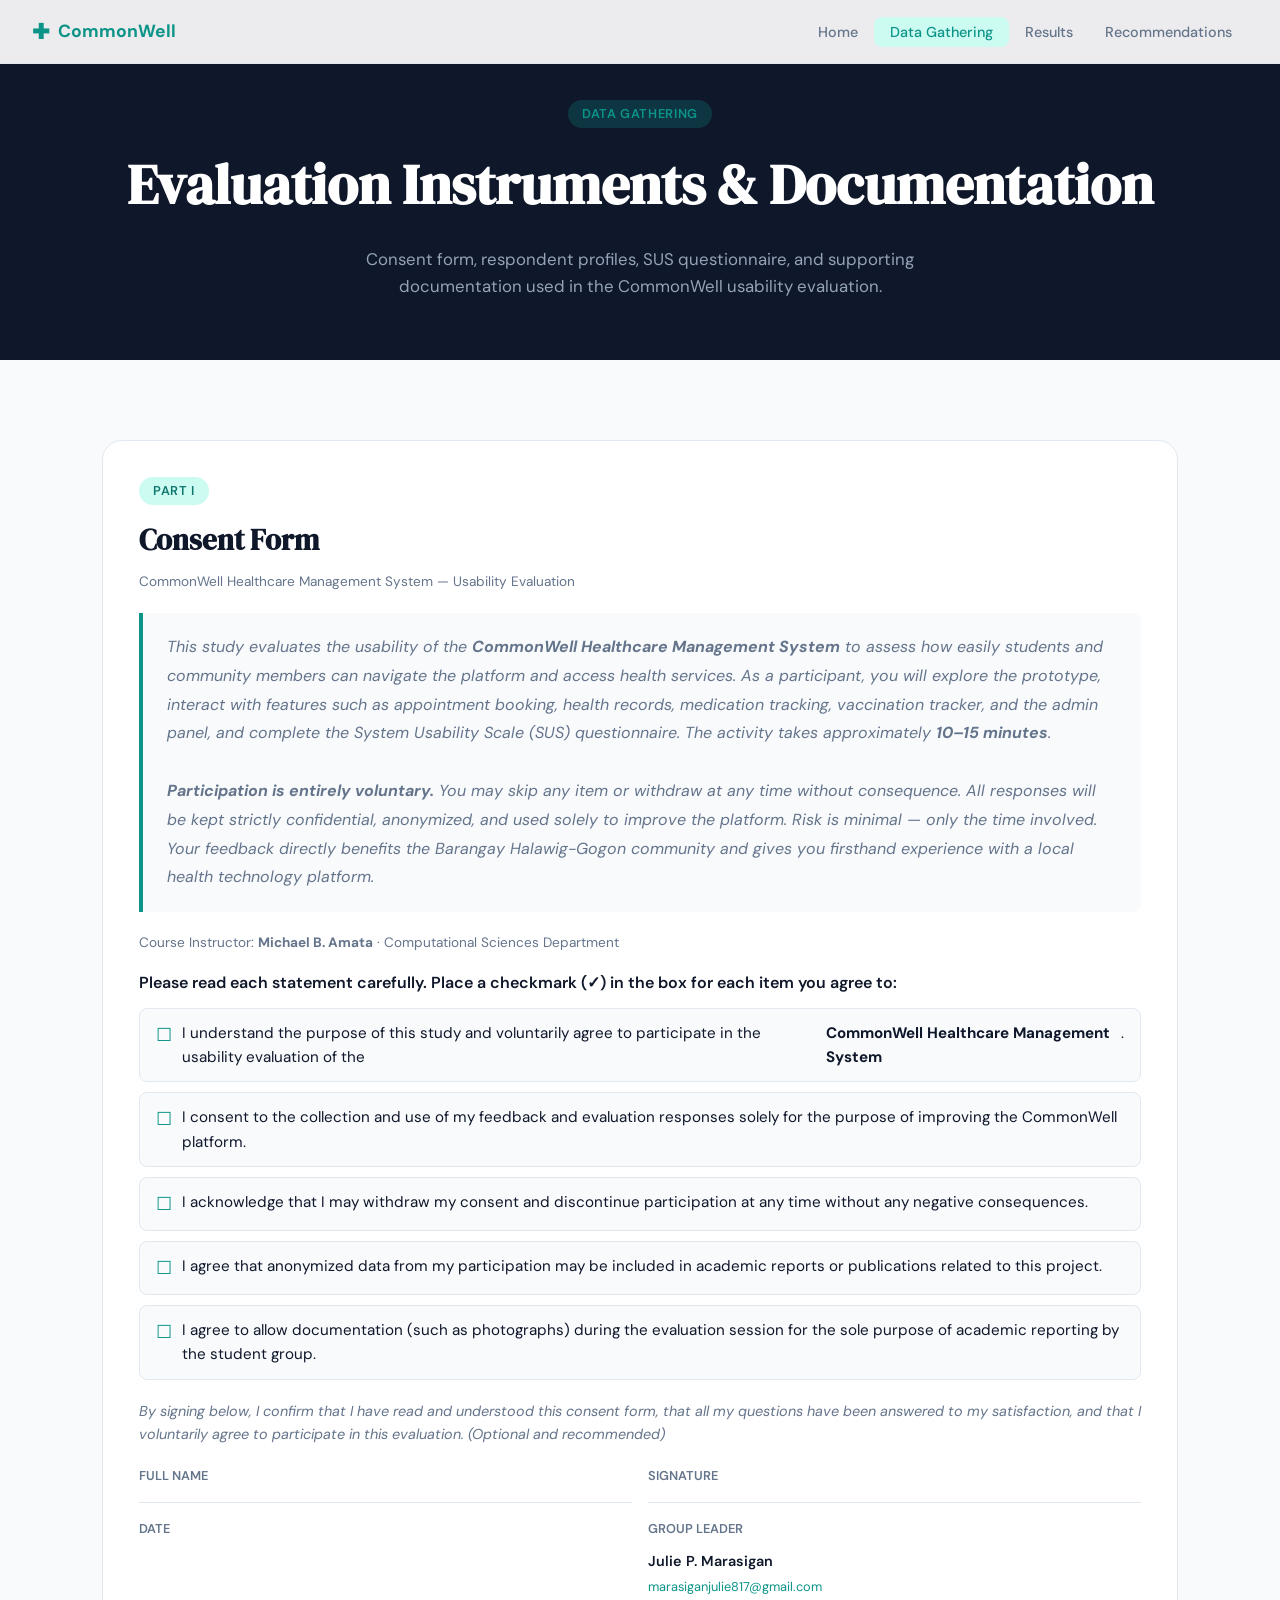
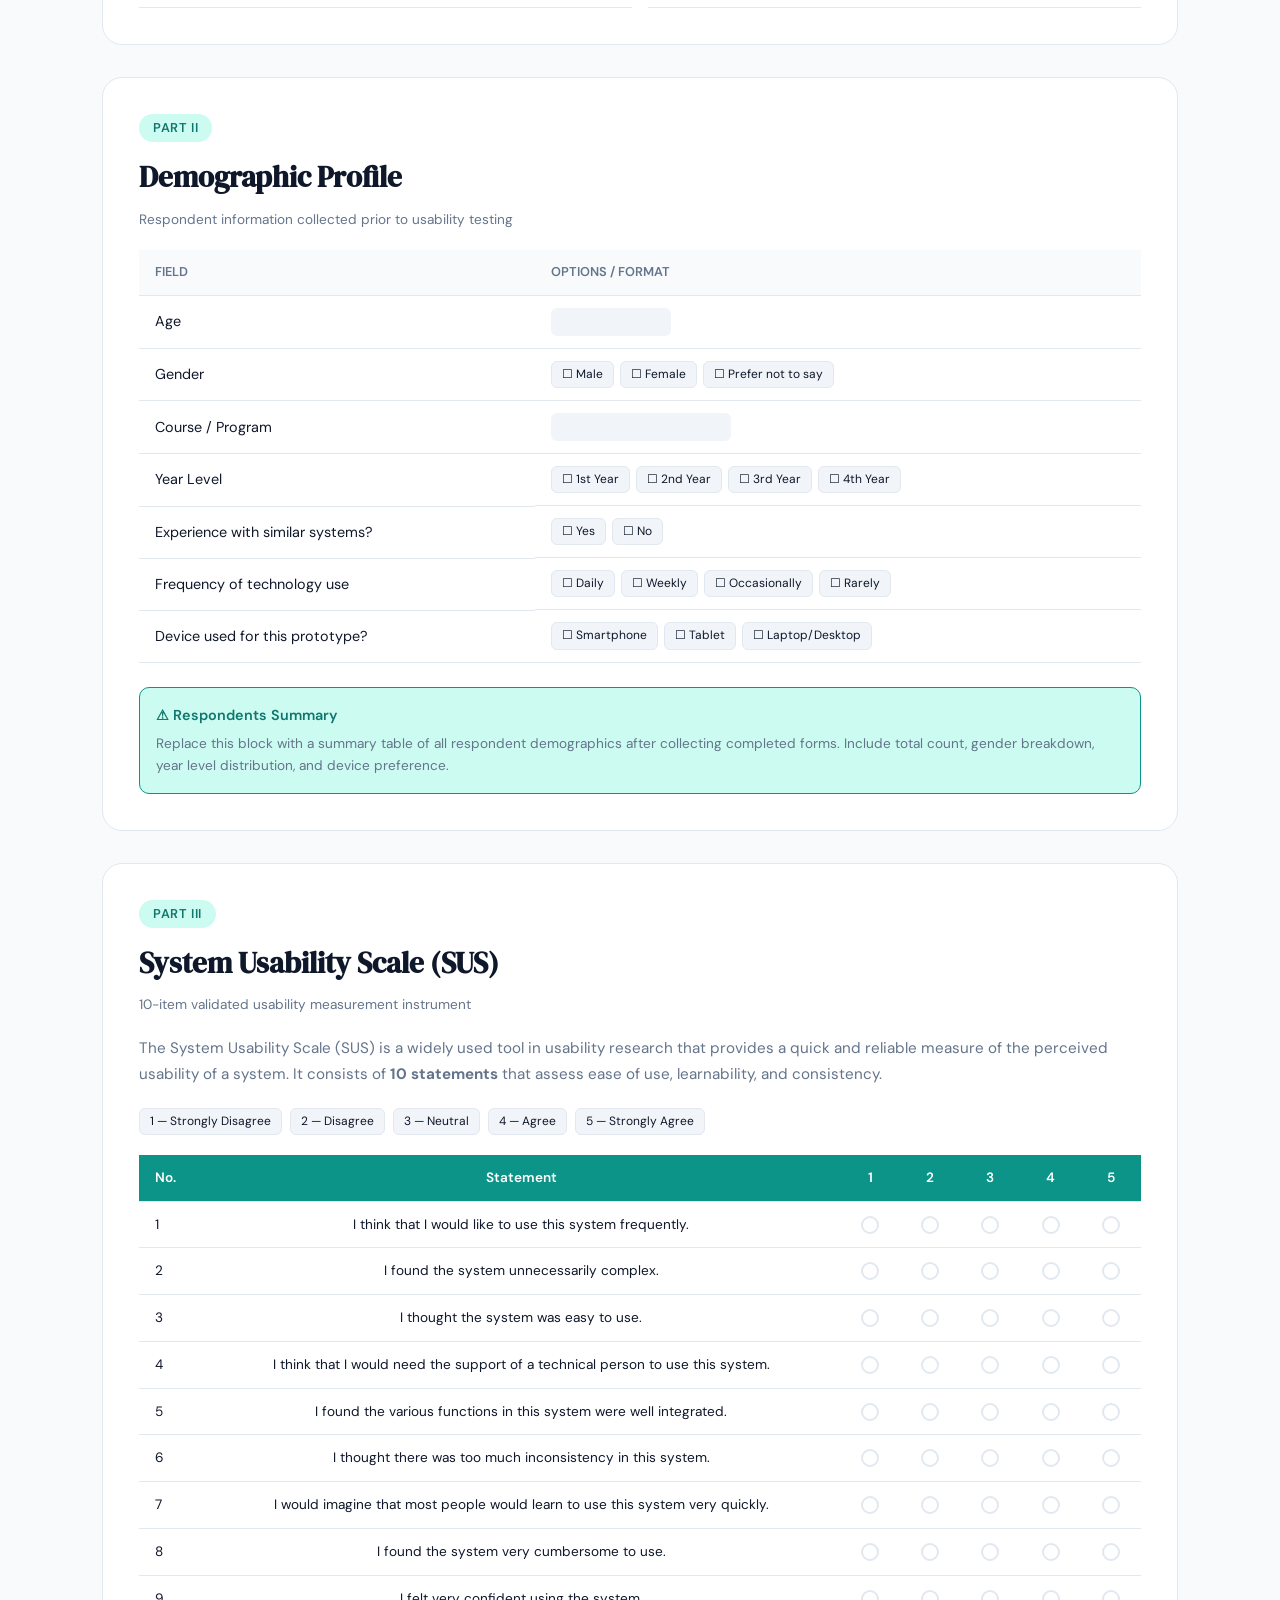
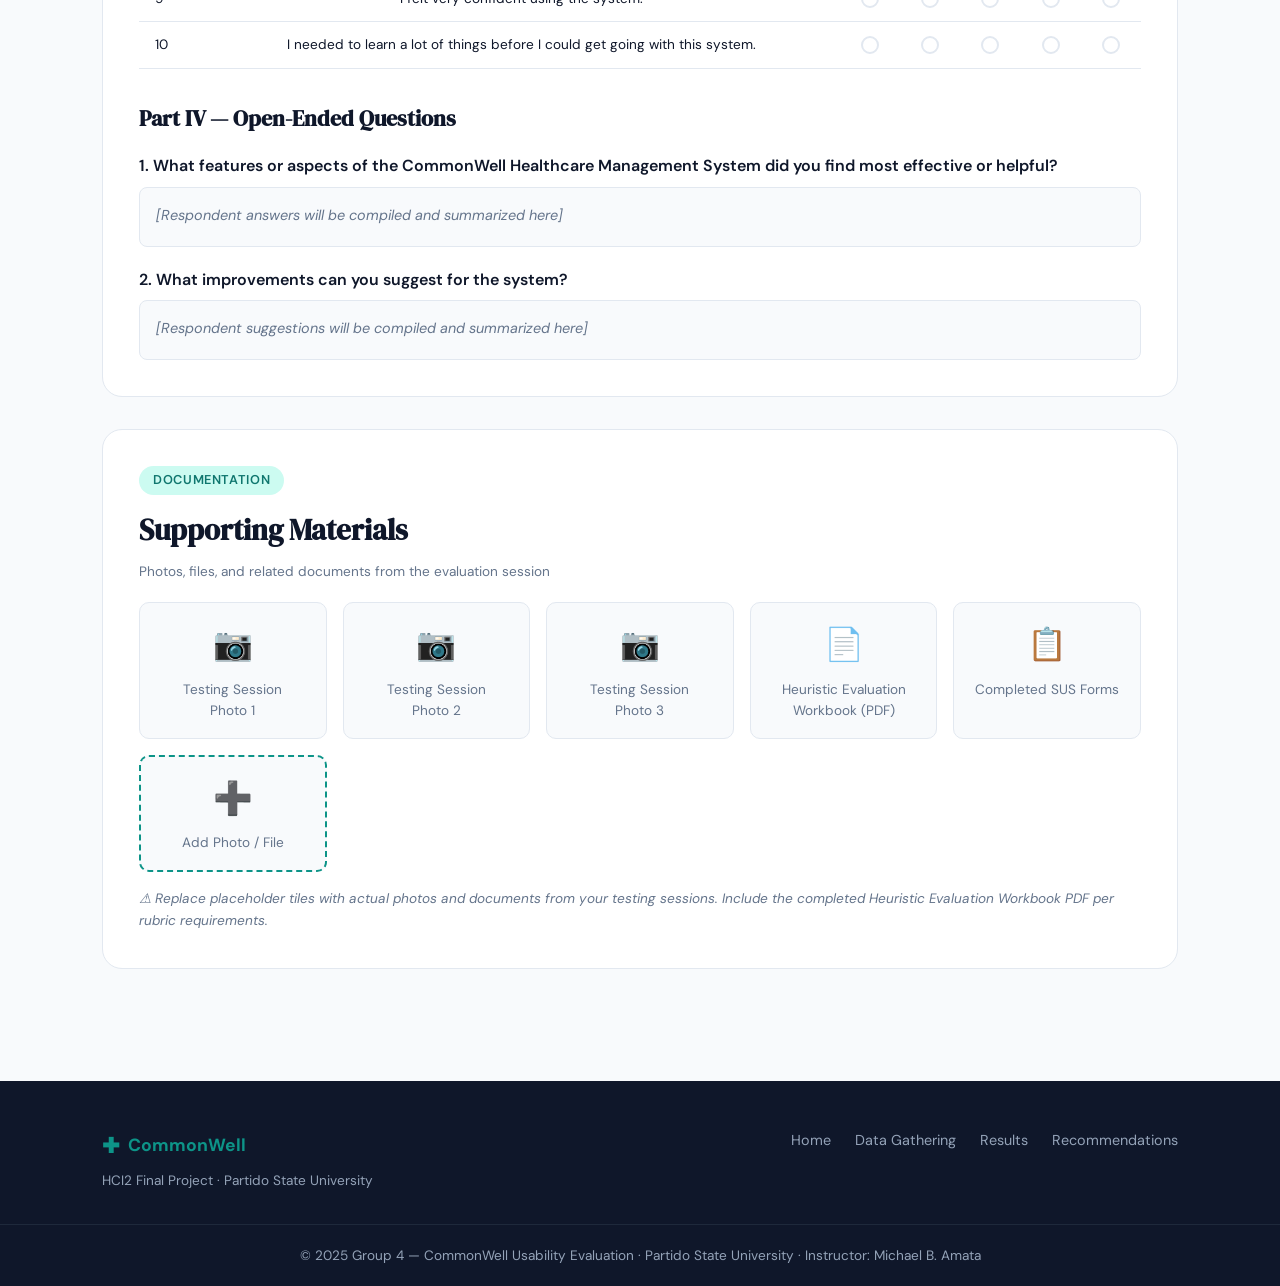
==== pages/data-gathering.html @ 540d3ffd "first" ====
<!DOCTYPE html>
<html lang="en">
<head>
  <meta charset="UTF-8" />
  <meta name="viewport" content="width=device-width, initial-scale=1.0"/>
  <title>Data Gathering — CommonWell Usability Report</title>
  <link rel="preconnect" href="https://fonts.googleapis.com">
  <link href="https://fonts.googleapis.com/css2?family=DM+Serif+Display:ital@0;1&family=DM+Sans:wght@300;400;500;600&display=swap" rel="stylesheet">
  <link rel="stylesheet" href="../style.css"/>
</head>
<body>

<nav class="nav">
  <div class="nav-brand">
    <span class="nav-cross">✚</span>
    <span>CommonWell</span>
  </div>
  <ul class="nav-links">
    <li><a href="../index.html">Home</a></li>
    <li><a href="data-gathering.html" class="active">Data Gathering</a></li>
    <li><a href="results.html">Results</a></li>
    <li><a href="recommendations.html">Recommendations</a></li>
  </ul>
  <button class="nav-toggle" onclick="toggleNav()">☰</button>
</nav>

<div class="page-hero">
  <div class="section-label">Data Gathering</div>
  <h1>Evaluation Instruments & Documentation</h1>
  <p>Consent form, respondent profiles, SUS questionnaire, and supporting documentation used in the CommonWell usability evaluation.</p>
</div>

<section class="page-content">
  <div class="container">

    <!-- PART I: CONSENT FORM -->
    <div class="content-block">
      <div class="section-label">Part I</div>
      <h2>Consent Form</h2>
      <div class="block-label">CommonWell Healthcare Management System — Usability Evaluation</div>

      <div class="consent-text">
        This study evaluates the usability of the <strong>CommonWell Healthcare Management System</strong> to assess how easily students and community members can navigate the platform and access health services. As a participant, you will explore the prototype, interact with features such as appointment booking, health records, medication tracking, vaccination tracker, and the admin panel, and complete the System Usability Scale (SUS) questionnaire. The activity takes approximately <strong>10–15 minutes</strong>.
        <br><br>
        <strong>Participation is entirely voluntary.</strong> You may skip any item or withdraw at any time without consequence. All responses will be kept strictly confidential, anonymized, and used solely to improve the platform. Risk is minimal — only the time involved. Your feedback directly benefits the Barangay Halawig-Gogon community and gives you firsthand experience with a local health technology platform.
      </div>

      <p style="font-size:0.85rem; color: var(--text-muted); margin-bottom: 16px;">Course Instructor: <strong>Michael B. Amata</strong> · Computational Sciences Department</p>

      <p style="font-weight: 600; margin-bottom: 12px;">Please read each statement carefully. Place a checkmark (✓) in the box for each item you agree to:</p>
      <ul class="checklist">
        <li>I understand the purpose of this study and voluntarily agree to participate in the usability evaluation of the <strong>CommonWell Healthcare Management System</strong>.</li>
        <li>I consent to the collection and use of my feedback and evaluation responses solely for the purpose of improving the CommonWell platform.</li>
        <li>I acknowledge that I may withdraw my consent and discontinue participation at any time without any negative consequences.</li>
        <li>I agree that anonymized data from my participation may be included in academic reports or publications related to this project.</li>
        <li>I agree to allow documentation (such as photographs) during the evaluation session for the sole purpose of academic reporting by the student group.</li>
      </ul>

      <p style="margin: 20px 0 12px; font-style:italic; font-size:0.9rem; color:var(--text-muted);">By signing below, I confirm that I have read and understood this consent form, that all my questions have been answered to my satisfaction, and that I voluntarily agree to participate in this evaluation. <em>(Optional and recommended)</em></p>

      <div class="sig-box">
        <div class="sig-field"><label>FULL NAME</label></div>
        <div class="sig-field"><label>SIGNATURE</label></div>
        <div class="sig-field"><label>DATE</label></div>
        <div class="sig-field">
          <label>GROUP LEADER</label>
          <span style="font-size:0.9rem; font-weight:600;">Julie P. Marasigan</span><br>
          <span style="font-size:0.8rem; color:var(--teal);">marasiganjulie817@gmail.com</span>
        </div>
      </div>
    </div>

    <!-- PART II: DEMOGRAPHIC PROFILE -->
    <div class="content-block">
      <div class="section-label">Part II</div>
      <h2>Demographic Profile</h2>
      <div class="block-label">Respondent information collected prior to usability testing</div>

      <table class="demo-table">
        <thead>
          <tr>
            <th>Field</th>
            <th>Options / Format</th>
          </tr>
        </thead>
        <tbody>
          <tr>
            <td>Age</td>
            <td><div style="background:var(--surface2); height:28px; border-radius:6px; width:120px;"></div></td>
          </tr>
          <tr>
            <td>Gender</td>
            <td>
              <span class="option-badge">☐ Male</span>
              <span class="option-badge">☐ Female</span>
              <span class="option-badge">☐ Prefer not to say</span>
            </td>
          </tr>
          <tr>
            <td>Course / Program</td>
            <td><div style="background:var(--surface2); height:28px; border-radius:6px; width:180px;"></div></td>
          </tr>
          <tr>
            <td>Year Level</td>
            <td>
              <span class="option-badge">☐ 1st Year</span>
              <span class="option-badge">☐ 2nd Year</span>
              <span class="option-badge">☐ 3rd Year</span>
              <span class="option-badge">☐ 4th Year</span>
            </td>
          </tr>
          <tr>
            <td>Experience with similar systems?</td>
            <td>
              <span class="option-badge">☐ Yes</span>
              <span class="option-badge">☐ No</span>
            </td>
          </tr>
          <tr>
            <td>Frequency of technology use</td>
            <td>
              <span class="option-badge">☐ Daily</span>
              <span class="option-badge">☐ Weekly</span>
              <span class="option-badge">☐ Occasionally</span>
              <span class="option-badge">☐ Rarely</span>
            </td>
          </tr>
          <tr>
            <td>Device used for this prototype?</td>
            <td>
              <span class="option-badge">☐ Smartphone</span>
              <span class="option-badge">☐ Tablet</span>
              <span class="option-badge">☐ Laptop/Desktop</span>
            </td>
          </tr>
        </tbody>
      </table>

      <div style="margin-top: 24px; padding: 16px; background: var(--teal-light); border-radius: 10px; border: 1px solid var(--teal);">
        <p style="font-size:0.9rem; color:var(--teal-dark); font-weight:600;">⚠ Respondents Summary</p>
        <p style="font-size:0.85rem; color:var(--text-muted); margin-top:6px;">Replace this block with a summary table of all respondent demographics after collecting completed forms. Include total count, gender breakdown, year level distribution, and device preference.</p>
      </div>
    </div>

    <!-- PART III: SUS QUESTIONNAIRE -->
    <div class="content-block">
      <div class="section-label">Part III</div>
      <h2>System Usability Scale (SUS)</h2>
      <div class="block-label">10-item validated usability measurement instrument</div>

      <p style="color:var(--text-muted); margin-bottom:20px; font-size:0.95rem; line-height:1.7;">
        The System Usability Scale (SUS) is a widely used tool in usability research that provides a quick and reliable measure of the perceived usability of a system. It consists of <strong>10 statements</strong> that assess ease of use, learnability, and consistency.
      </p>

      <div style="display:flex; gap:8px; flex-wrap:wrap; margin-bottom:20px;">
        <span class="option-badge">1 — Strongly Disagree</span>
        <span class="option-badge">2 — Disagree</span>
        <span class="option-badge">3 — Neutral</span>
        <span class="option-badge">4 — Agree</span>
        <span class="option-badge">5 — Strongly Agree</span>
      </div>

      <div style="overflow-x:auto;">
        <table class="sus-table">
          <thead>
            <tr>
              <th>No.</th>
              <th>Statement</th>
              <th>1</th><th>2</th><th>3</th><th>4</th><th>5</th>
            </tr>
          </thead>
          <tbody>
            <tr>
              <td>1</td>
              <td>I think that I would like to use this system frequently.</td>
              <td><div class="radio-circle"></div></td>
              <td><div class="radio-circle"></div></td>
              <td><div class="radio-circle"></div></td>
              <td><div class="radio-circle"></div></td>
              <td><div class="radio-circle"></div></td>
            </tr>
            <tr>
              <td>2</td>
              <td>I found the system unnecessarily complex.</td>
              <td><div class="radio-circle"></div></td>
              <td><div class="radio-circle"></div></td>
              <td><div class="radio-circle"></div></td>
              <td><div class="radio-circle"></div></td>
              <td><div class="radio-circle"></div></td>
            </tr>
            <tr>
              <td>3</td>
              <td>I thought the system was easy to use.</td>
              <td><div class="radio-circle"></div></td>
              <td><div class="radio-circle"></div></td>
              <td><div class="radio-circle"></div></td>
              <td><div class="radio-circle"></div></td>
              <td><div class="radio-circle"></div></td>
            </tr>
            <tr>
              <td>4</td>
              <td>I think that I would need the support of a technical person to use this system.</td>
              <td><div class="radio-circle"></div></td>
              <td><div class="radio-circle"></div></td>
              <td><div class="radio-circle"></div></td>
              <td><div class="radio-circle"></div></td>
              <td><div class="radio-circle"></div></td>
            </tr>
            <tr>
              <td>5</td>
              <td>I found the various functions in this system were well integrated.</td>
              <td><div class="radio-circle"></div></td>
              <td><div class="radio-circle"></div></td>
              <td><div class="radio-circle"></div></td>
              <td><div class="radio-circle"></div></td>
              <td><div class="radio-circle"></div></td>
            </tr>
            <tr>
              <td>6</td>
              <td>I thought there was too much inconsistency in this system.</td>
              <td><div class="radio-circle"></div></td>
              <td><div class="radio-circle"></div></td>
              <td><div class="radio-circle"></div></td>
              <td><div class="radio-circle"></div></td>
              <td><div class="radio-circle"></div></td>
            </tr>
            <tr>
              <td>7</td>
              <td>I would imagine that most people would learn to use this system very quickly.</td>
              <td><div class="radio-circle"></div></td>
              <td><div class="radio-circle"></div></td>
              <td><div class="radio-circle"></div></td>
              <td><div class="radio-circle"></div></td>
              <td><div class="radio-circle"></div></td>
            </tr>
            <tr>
              <td>8</td>
              <td>I found the system very cumbersome to use.</td>
              <td><div class="radio-circle"></div></td>
              <td><div class="radio-circle"></div></td>
              <td><div class="radio-circle"></div></td>
              <td><div class="radio-circle"></div></td>
              <td><div class="radio-circle"></div></td>
            </tr>
            <tr>
              <td>9</td>
              <td>I felt very confident using the system.</td>
              <td><div class="radio-circle"></div></td>
              <td><div class="radio-circle"></div></td>
              <td><div class="radio-circle"></div></td>
              <td><div class="radio-circle"></div></td>
              <td><div class="radio-circle"></div></td>
            </tr>
            <tr>
              <td>10</td>
              <td>I needed to learn a lot of things before I could get going with this system.</td>
              <td><div class="radio-circle"></div></td>
              <td><div class="radio-circle"></div></td>
              <td><div class="radio-circle"></div></td>
              <td><div class="radio-circle"></div></td>
              <td><div class="radio-circle"></div></td>
            </tr>
          </tbody>
        </table>
      </div>

      <!-- Part IV Open-ended -->
      <h3 style="margin-top:32px; margin-bottom:16px; font-family:'DM Serif Display',serif; font-size:1.4rem;">Part IV — Open-Ended Questions</h3>
      <div style="margin-bottom:20px;">
        <p style="font-weight:600; margin-bottom:8px;">1. What features or aspects of the CommonWell Healthcare Management System did you find most effective or helpful?</p>
        <div style="border: 1px solid var(--border); border-radius:8px; padding: 16px; min-height: 60px; background:var(--bg); color:var(--text-muted); font-style:italic; font-size:0.9rem;">
          [Respondent answers will be compiled and summarized here]
        </div>
      </div>
      <div>
        <p style="font-weight:600; margin-bottom:8px;">2. What improvements can you suggest for the system?</p>
        <div style="border: 1px solid var(--border); border-radius:8px; padding: 16px; min-height: 60px; background:var(--bg); color:var(--text-muted); font-style:italic; font-size:0.9rem;">
          [Respondent suggestions will be compiled and summarized here]
        </div>
      </div>
    </div>

    <!-- DOCUMENTATION -->
    <div class="content-block">
      <div class="section-label">Documentation</div>
      <h2>Supporting Materials</h2>
      <div class="block-label">Photos, files, and related documents from the evaluation session</div>

      <div class="doc-grid" id="photoGrid">
        <div class="doc-item">
          <div class="doc-icon">📷</div>
          <p>Testing Session<br>Photo 1</p>
        </div>
        <div class="doc-item">
          <div class="doc-icon">📷</div>
          <p>Testing Session<br>Photo 2</p>
        </div>
        <div class="doc-item">
          <div class="doc-icon">📷</div>
          <p>Testing Session<br>Photo 3</p>
        </div>
        <div class="doc-item">
          <div class="doc-icon">📄</div>
          <p>Heuristic Evaluation Workbook (PDF)</p>
        </div>
        <div class="doc-item">
          <div class="doc-icon">📋</div>
          <p>Completed SUS Forms</p>
        </div>
        <div class="doc-item" style="border:2px dashed var(--teal); cursor:pointer;" onclick="this.querySelector('input').click()">
          <div class="doc-icon">➕</div>
          <p>Add Photo / File</p>
          <input type="file" style="display:none" accept="image/*" onchange="addPhoto(event)">
        </div>
      </div>
      <p style="margin-top:16px; font-size:0.85rem; color:var(--text-muted); font-style:italic;">⚠ Replace placeholder tiles with actual photos and documents from your testing sessions. Include the completed Heuristic Evaluation Workbook PDF per rubric requirements.</p>
    </div>

  </div>
</section>

<footer class="footer">
  <div class="container footer-inner">
    <div>
      <div class="nav-brand"><span class="nav-cross">✚</span><span>CommonWell</span></div>
      <p>HCI2 Final Project · Partido State University</p>
    </div>
    <div class="footer-links">
      <a href="../index.html">Home</a>
      <a href="data-gathering.html">Data Gathering</a>
      <a href="results.html">Results</a>
      <a href="recommendations.html">Recommendations</a>
    </div>
  </div>
  <div class="footer-bottom">
    <p>© 2025 Group 4 — CommonWell Usability Evaluation · Partido State University · Instructor: Michael B. Amata</p>
  </div>
</footer>

<script>
function toggleNav() {
  document.querySelector('.nav-links').classList.toggle('open');
}
function addPhoto(e) {
  const file = e.target.files[0];
  if (!file) return;
  const url = URL.createObjectURL(file);
  const grid = document.getElementById('photoGrid');
  const addBtn = grid.lastElementChild;
  const div = document.createElement('div');
  div.className = 'doc-item';
  div.innerHTML = `<img src="${url}" style="width:100%;height:80px;object-fit:cover;border-radius:6px;margin-bottom:6px;"><p>${file.name}</p>`;
  grid.insertBefore(div, addBtn);
}
const obs = new IntersectionObserver(entries => {
  entries.forEach(e => { if (e.isIntersecting) e.target.classList.add('visible'); });
}, { threshold: 0.1 });
document.querySelectorAll('.content-block').forEach(el => {
  el.classList.add('fade-up'); obs.observe(el);
});
</script>
</body>
</html>
---- style.css ----
/* ===== CSS VARIABLES ===== */
:root {
  --teal: #0d9488;
  --teal-light: #ccfbf1;
  --teal-dark: #0f766e;
  --blue: #2563eb;
  --blue-light: #dbeafe;
  --green: #16a34a;
  --green-light: #dcfce7;
  --accent: #7c3aed;
  --bg: #f8fafc;
  --bg-dark: #0f172a;
  --surface: #ffffff;
  --surface2: #f1f5f9;
  --border: #e2e8f0;
  --text: #0f172a;
  --text-muted: #64748b;
  --text-light: #94a3b8;
  --radius: 12px;
  --radius-lg: 20px;
  --shadow: 0 4px 24px rgba(0,0,0,0.08);
  --shadow-lg: 0 12px 40px rgba(0,0,0,0.12);
}

/* ===== RESET ===== */
*, *::before, *::after { box-sizing: border-box; margin: 0; padding: 0; }
html { scroll-behavior: smooth; }
body {
  font-family: 'DM Sans', sans-serif;
  background: var(--bg);
  color: var(--text);
  line-height: 1.6;
  overflow-x: hidden;
}
a { text-decoration: none; color: inherit; }
img { max-width: 100%; display: block; }

/* ===== NAV ===== */
.nav {
  position: fixed; top: 0; left: 0; right: 0; z-index: 100;
  display: flex; align-items: center; justify-content: space-between;
  padding: 0 2rem; height: 64px;
  background: rgba(255,255,255,0.92);
  backdrop-filter: blur(12px);
  border-bottom: 1px solid var(--border);
}
.nav-brand {
  display: flex; align-items: center; gap: 8px;
  font-weight: 700; font-size: 1.1rem; color: var(--teal);
}
.nav-cross { font-size: 1.3rem; }
.nav-links {
  display: flex; gap: 0; list-style: none;
}
.nav-links a {
  padding: 6px 16px; border-radius: 8px;
  font-size: 0.9rem; font-weight: 500; color: var(--text-muted);
  transition: all 0.2s;
}
.nav-links a:hover, .nav-links a.active {
  color: var(--teal); background: var(--teal-light);
}
.nav-toggle { display: none; background: none; border: none; font-size: 1.4rem; cursor: pointer; }

/* ===== BUTTONS ===== */
.btn-primary {
  display: inline-block;
  background: var(--teal); color: #fff;
  padding: 12px 28px; border-radius: 8px;
  font-weight: 600; font-size: 0.95rem;
  transition: all 0.2s; border: 2px solid var(--teal);
}
.btn-primary:hover { background: var(--teal-dark); transform: translateY(-1px); }
.btn-outline {
  display: inline-block;
  border: 2px solid var(--teal); color: var(--teal);
  padding: 12px 28px; border-radius: 8px;
  font-weight: 600; font-size: 0.95rem;
  transition: all 0.2s;
}
.btn-outline:hover { background: var(--teal-light); }

/* ===== CONTAINER ===== */
.container { max-width: 1140px; margin: 0 auto; padding: 0 2rem; }

/* ===== SECTION LABELS ===== */
.section-label {
  display: inline-block;
  background: var(--teal-light); color: var(--teal-dark);
  padding: 4px 14px; border-radius: 20px;
  font-size: 0.8rem; font-weight: 600; letter-spacing: 0.05em;
  text-transform: uppercase; margin-bottom: 12px;
}
.section-title {
  font-family: 'DM Serif Display', serif;
  font-size: clamp(1.8rem, 3vw, 2.6rem);
  line-height: 1.2; margin-bottom: 16px; color: var(--text);
}
.section-desc {
  color: var(--text-muted); max-width: 560px; margin-bottom: 28px;
  font-size: 1.05rem;
}

/* ===== HERO ===== */
.hero {
  min-height: 100vh;
  display: flex; align-items: center;
  padding: 100px 2rem 60px;
  max-width: 1140px; margin: 0 auto;
  gap: 60px; position: relative;
}
.hero-bg-grid {
  position: fixed; top: 0; left: 0; right: 0; bottom: 0;
  background-image: radial-gradient(circle at 20% 20%, #ccfbf1 0%, transparent 50%),
    radial-gradient(circle at 80% 80%, #dbeafe 0%, transparent 50%);
  z-index: -1; pointer-events: none;
}
.hero-badge {
  display: inline-block;
  background: var(--teal-light); color: var(--teal-dark);
  padding: 6px 16px; border-radius: 20px;
  font-size: 0.8rem; font-weight: 600; margin-bottom: 20px;
}
.hero-title {
  font-family: 'DM Serif Display', serif;
  font-size: clamp(3.5rem, 7vw, 5.5rem);
  line-height: 1; margin-bottom: 8px;
  color: var(--text);
  display: flex; align-items: center; gap: 16px;
}
.cross-icon { color: var(--teal); font-size: 0.85em; }
.hero-subtitle {
  font-size: 1.25rem; color: var(--teal); font-weight: 600;
  margin-bottom: 20px;
}
.hero-desc {
  color: var(--text-muted); font-size: 1.05rem;
  max-width: 480px; margin-bottom: 32px; line-height: 1.7;
}
.hero-cta { display: flex; gap: 12px; flex-wrap: wrap; }
.hero-content { flex: 1; min-width: 300px; }
.hero-visual { flex: 1; min-width: 300px; }

/* MOCKUP */
.mockup-frame {
  background: var(--text); border-radius: 16px;
  overflow: hidden; box-shadow: var(--shadow-lg);
  animation: floatY 4s ease-in-out infinite;
}
@keyframes floatY {
  0%, 100% { transform: translateY(0); }
  50% { transform: translateY(-10px); }
}
.mockup-bar {
  background: #1e293b; padding: 10px 14px;
  display: flex; align-items: center; gap: 6px;
}
.mockup-bar span {
  width: 10px; height: 10px; border-radius: 50%;
  background: #475569;
}
.mockup-url {
  margin-left: 12px; background: #0f172a;
  color: #64748b; font-size: 0.75rem;
  padding: 2px 12px; border-radius: 4px; flex: 1;
  text-align: center;
}
.mockup-screen { background: #f8fafc; padding: 16px; min-height: 260px; }
.mock-header {
  display: flex; justify-content: space-between;
  align-items: center; margin-bottom: 16px;
}
.mock-logo { font-weight: 700; color: var(--teal); font-size: 0.95rem; }
.mock-nav-pills { display: flex; gap: 6px; }
.pill {
  padding: 4px 10px; border-radius: 6px; font-size: 0.7rem;
  background: var(--surface2); color: var(--text-muted);
}
.pill.active { background: var(--teal); color: #fff; }
.mock-stat-row { display: flex; gap: 8px; margin-bottom: 14px; }
.mock-stat {
  flex: 1; padding: 10px; border-radius: 8px; text-align: center;
}
.mock-stat.teal { background: var(--teal-light); }
.mock-stat.blue { background: var(--blue-light); }
.mock-stat.green { background: var(--green-light); }
.mock-stat-num { font-weight: 700; font-size: 1.2rem; }
.mock-stat-label { font-size: 0.65rem; color: var(--text-muted); }
.mock-list { display: flex; flex-direction: column; gap: 6px; }
.mock-list-item {
  display: flex; align-items: center; gap: 8px;
  background: #fff; padding: 8px 10px; border-radius: 8px;
  border: 1px solid var(--border);
}
.mock-avatar {
  width: 28px; height: 28px; border-radius: 50%;
  flex-shrink: 0;
}
.teal-bg { background: var(--teal); }
.blue-bg { background: var(--blue); }
.green-bg { background: var(--green); }
.mock-info { flex: 1; }
.mock-name { background: var(--border); height: 8px; border-radius: 4px; width: 80px; margin-bottom: 4px; }
.mock-detail { background: var(--surface2); height: 6px; border-radius: 4px; width: 50px; }
.mock-badge {
  font-size: 0.65rem; padding: 2px 8px; border-radius: 4px;
  background: var(--green-light); color: var(--green); font-weight: 600;
}
.mock-badge.pending { background: #fef9c3; color: #92400e; }

/* ===== OVERVIEW ===== */
.overview {
  padding: 80px 0; background: var(--surface);
  border-top: 1px solid var(--border);
  border-bottom: 1px solid var(--border);
}
.overview .container { text-align: center; }
.overview-grid {
  display: grid; grid-template-columns: repeat(auto-fit, minmax(260px, 1fr));
  gap: 24px; margin-top: 48px; text-align: left;
}
.overview-card {
  background: var(--bg); border: 1px solid var(--border);
  border-radius: var(--radius-lg); padding: 28px;
  transition: all 0.3s;
}
.overview-card:hover { transform: translateY(-4px); box-shadow: var(--shadow); border-color: var(--teal); }
.card-icon { font-size: 2rem; margin-bottom: 14px; }
.teal-icon { color: var(--teal); }
.blue-icon { color: var(--blue); }
.green-icon { color: var(--green); }
.overview-card h3 { font-size: 1.1rem; font-weight: 700; margin-bottom: 10px; }
.overview-card p { color: var(--text-muted); font-size: 0.95rem; line-height: 1.7; }

/* ===== FEATURES ===== */
.features { padding: 80px 0; }
.features .container {
  display: grid; grid-template-columns: 1fr 1fr;
  gap: 64px; align-items: start;
}
.feature-item {
  display: flex; gap: 16px; align-items: flex-start;
  padding: 20px 0; border-bottom: 1px solid var(--border);
}
.feature-item:last-child { border-bottom: none; }
.feature-num {
  font-family: 'DM Serif Display', serif;
  font-size: 1.5rem; color: var(--teal); font-weight: 400;
  min-width: 36px; line-height: 1;
}
.feature-item h4 { font-weight: 700; margin-bottom: 4px; }
.feature-item p { color: var(--text-muted); font-size: 0.9rem; }

/* ===== TEAM ===== */
.team {
  padding: 80px 0; background: var(--surface);
  border-top: 1px solid var(--border);
}
.team .container { text-align: center; }
.team-grid {
  display: grid; grid-template-columns: repeat(auto-fit, minmax(200px, 1fr));
  gap: 24px; margin-top: 48px; text-align: left;
}
.team-card {
  background: var(--bg); border: 1px solid var(--border);
  border-radius: var(--radius-lg); padding: 24px;
  transition: all 0.3s;
}
.team-card:hover { transform: translateY(-3px); box-shadow: var(--shadow); }
.team-card.leader { border-color: var(--teal); }
.team-avatar-wrap { position: relative; margin-bottom: 16px; display: inline-block; }
.team-avatar {
  width: 64px; height: 64px; border-radius: 50%;
  display: flex; align-items: center; justify-content: center;
  color: #fff; font-weight: 700; font-size: 1.2rem;
}
.leader-badge {
  position: absolute; bottom: -6px; right: -6px;
  background: var(--teal); color: #fff;
  font-size: 0.6rem; padding: 2px 8px; border-radius: 10px; font-weight: 600;
  white-space: nowrap;
}
.team-info h4 { font-weight: 700; margin-bottom: 4px; }
.team-role { color: var(--text-muted); font-size: 0.85rem; margin-bottom: 6px; }
.team-email { color: var(--teal); font-size: 0.8rem; }
.team-note {
  margin-top: 32px; color: var(--text-muted);
  font-size: 0.85rem; font-style: italic;
}

/* ===== FOOTER ===== */
.footer { background: var(--bg-dark); color: #94a3b8; padding: 48px 0 0; }
.footer-inner {
  display: flex; justify-content: space-between;
  align-items: flex-start; gap: 32px; flex-wrap: wrap;
  padding-bottom: 32px;
}
.footer .nav-brand { color: var(--teal); margin-bottom: 8px; }
.footer p { font-size: 0.85rem; }
.footer-links { display: flex; gap: 24px; flex-wrap: wrap; }
.footer-links a { font-size: 0.9rem; transition: color 0.2s; }
.footer-links a:hover { color: var(--teal); }
.footer-bottom {
  border-top: 1px solid #1e293b;
  padding: 20px 2rem; text-align: center; font-size: 0.8rem;
}

/* ===== INNER PAGE HERO ===== */
.page-hero {
  background: var(--bg-dark); color: #fff;
  padding: 100px 2rem 60px;
  text-align: center;
}
.page-hero .section-label { background: rgba(13,148,136,0.25); color: var(--teal); }
.page-hero h1 {
  font-family: 'DM Serif Display', serif;
  font-size: clamp(2rem, 5vw, 3.5rem);
  margin-bottom: 16px; color: #fff;
}
.page-hero p { color: #94a3b8; max-width: 600px; margin: 0 auto; font-size: 1.05rem; }

/* ===== DATA GATHERING PAGE ===== */
.page-content { padding: 80px 0; }
.content-block {
  background: var(--surface); border: 1px solid var(--border);
  border-radius: var(--radius-lg); padding: 36px; margin-bottom: 32px;
}
.content-block h2 {
  font-family: 'DM Serif Display', serif;
  font-size: 1.8rem; margin-bottom: 8px;
}
.content-block .block-label {
  color: var(--text-muted); font-size: 0.85rem; margin-bottom: 20px;
}
.consent-text {
  background: var(--bg); border-left: 4px solid var(--teal);
  padding: 20px 24px; border-radius: 0 8px 8px 0;
  font-style: italic; color: var(--text-muted); line-height: 1.8;
  margin-bottom: 20px;
}
.checklist { list-style: none; display: flex; flex-direction: column; gap: 10px; }
.checklist li {
  display: flex; gap: 10px; align-items: flex-start;
  padding: 12px 16px; background: var(--bg);
  border: 1px solid var(--border); border-radius: 8px;
  font-size: 0.95rem;
}
.checklist li::before { content: '☐'; color: var(--teal); font-size: 1.1rem; flex-shrink: 0; }
.sig-box {
  display: grid; grid-template-columns: 1fr 1fr;
  gap: 16px; margin-top: 20px;
}
.sig-field {
  border-bottom: 1px solid var(--border);
  padding-bottom: 8px;
}
.sig-field label { font-size: 0.8rem; color: var(--text-muted); display: block; margin-bottom: 8px; font-weight: 600; }
.demo-table { width: 100%; border-collapse: collapse; }
.demo-table th, .demo-table td {
  padding: 12px 16px; text-align: left;
  border-bottom: 1px solid var(--border); font-size: 0.9rem;
}
.demo-table th { background: var(--bg); font-weight: 600; color: var(--text-muted); font-size: 0.8rem; text-transform: uppercase; }
.demo-table td:last-child { display: flex; gap: 6px; flex-wrap: wrap; }
.option-badge {
  background: var(--surface2); border: 1px solid var(--border);
  padding: 3px 10px; border-radius: 6px; font-size: 0.75rem;
}
.sus-table { width: 100%; border-collapse: collapse; }
.sus-table th, .sus-table td {
  padding: 12px 16px; text-align: center; border-bottom: 1px solid var(--border);
  font-size: 0.85rem;
}
.sus-table th { background: var(--teal); color: #fff; font-weight: 600; }
.sus-table th:first-child, .sus-table td:first-child { text-align: left; }
.sus-table tr:hover td { background: var(--teal-light); }
.radio-circle {
  width: 18px; height: 18px; border-radius: 50%;
  border: 2px solid var(--border); margin: 0 auto;
  background: var(--surface);
}
.doc-grid { display: grid; grid-template-columns: repeat(auto-fill, minmax(160px, 1fr)); gap: 16px; }
.doc-item {
  background: var(--bg); border: 1px solid var(--border);
  border-radius: 10px; padding: 16px; text-align: center;
  font-size: 0.85rem; color: var(--text-muted);
}
.doc-item .doc-icon { font-size: 2rem; margin-bottom: 8px; }

/* ===== RESULTS PAGE ===== */
.results-grid { display: grid; grid-template-columns: repeat(auto-fit, minmax(200px, 1fr)); gap: 20px; margin-bottom: 32px; }
.result-stat {
  background: var(--surface); border: 1px solid var(--border);
  border-radius: var(--radius-lg); padding: 24px; text-align: center;
}
.result-stat-num {
  font-family: 'DM Serif Display', serif;
  font-size: 2.5rem; color: var(--teal);
}
.result-stat-label { color: var(--text-muted); font-size: 0.85rem; }
.sus-bar-wrap { margin-bottom: 16px; }
.sus-bar-label { display: flex; justify-content: space-between; font-size: 0.85rem; margin-bottom: 6px; }
.sus-bar-track {
  height: 10px; background: var(--surface2); border-radius: 6px; overflow: hidden;
}
.sus-bar-fill {
  height: 100%; background: var(--teal); border-radius: 6px;
  transition: width 1s ease;
}
.issue-card {
  background: var(--surface); border: 1px solid var(--border);
  border-radius: var(--radius); padding: 20px; margin-bottom: 14px;
  border-left: 4px solid var(--teal);
}
.issue-card.severity-high { border-left-color: #ef4444; }
.issue-card.severity-medium { border-left-color: #f59e0b; }
.issue-card.severity-low { border-left-color: var(--green); }
.issue-meta { display: flex; gap: 8px; margin-bottom: 8px; flex-wrap: wrap; }
.issue-tag {
  font-size: 0.7rem; padding: 2px 10px; border-radius: 10px; font-weight: 600;
  background: var(--teal-light); color: var(--teal-dark);
}
.issue-tag.high { background: #fee2e2; color: #b91c1c; }
.issue-tag.medium { background: #fef3c7; color: #92400e; }
.issue-tag.low { background: var(--green-light); color: var(--green); }
.issue-card h4 { font-weight: 700; margin-bottom: 6px; }
.issue-card p { color: var(--text-muted); font-size: 0.9rem; }

/* ===== RECOMMENDATIONS PAGE ===== */
.rec-card {
  background: var(--surface); border: 1px solid var(--border);
  border-radius: var(--radius-lg); padding: 28px; margin-bottom: 20px;
  display: flex; gap: 20px; align-items: flex-start;
}
.rec-num {
  font-family: 'DM Serif Display', serif;
  font-size: 2rem; color: var(--teal); line-height: 1; flex-shrink: 0; min-width: 40px;
}
.rec-card h3 { font-weight: 700; margin-bottom: 8px; }
.rec-card p { color: var(--text-muted); font-size: 0.95rem; line-height: 1.7; }
.rec-card .rec-tag {
  display: inline-block; background: var(--teal-light); color: var(--teal-dark);
  font-size: 0.75rem; padding: 2px 12px; border-radius: 10px; font-weight: 600; margin-bottom: 8px;
}
.heuristic-table { width: 100%; border-collapse: collapse; }
.heuristic-table th, .heuristic-table td {
  padding: 12px 16px; text-align: left;
  border-bottom: 1px solid var(--border); font-size: 0.9rem;
}
.heuristic-table th { background: var(--bg); font-weight: 600; font-size: 0.8rem; text-transform: uppercase; color: var(--text-muted); }
.score-pill {
  display: inline-block; padding: 2px 12px; border-radius: 10px; font-weight: 700; font-size: 0.85rem;
}
.score-pass { background: var(--green-light); color: var(--green); }
.score-warn { background: #fef3c7; color: #92400e; }
.score-fail { background: #fee2e2; color: #b91c1c; }

/* ===== ANIMATIONS ===== */
.fade-up { opacity: 0; transform: translateY(20px); transition: all 0.5s ease; }
.fade-up.visible { opacity: 1; transform: translateY(0); }

/* ===== RESPONSIVE ===== */
@media (max-width: 768px) {
  .nav-links { 
    display: none; position: absolute; top: 64px; left: 0; right: 0;
    background: #fff; flex-direction: column;
    padding: 12px; border-bottom: 1px solid var(--border);
    box-shadow: var(--shadow);
  }
  .nav-links.open { display: flex; }
  .nav-toggle { display: block; }
  .hero { flex-direction: column; padding-top: 90px; }
  .hero-title { font-size: 3rem; }
  .features .container { grid-template-columns: 1fr; gap: 32px; }
  .sig-box { grid-template-columns: 1fr; }
  .rec-card { flex-direction: column; }
}
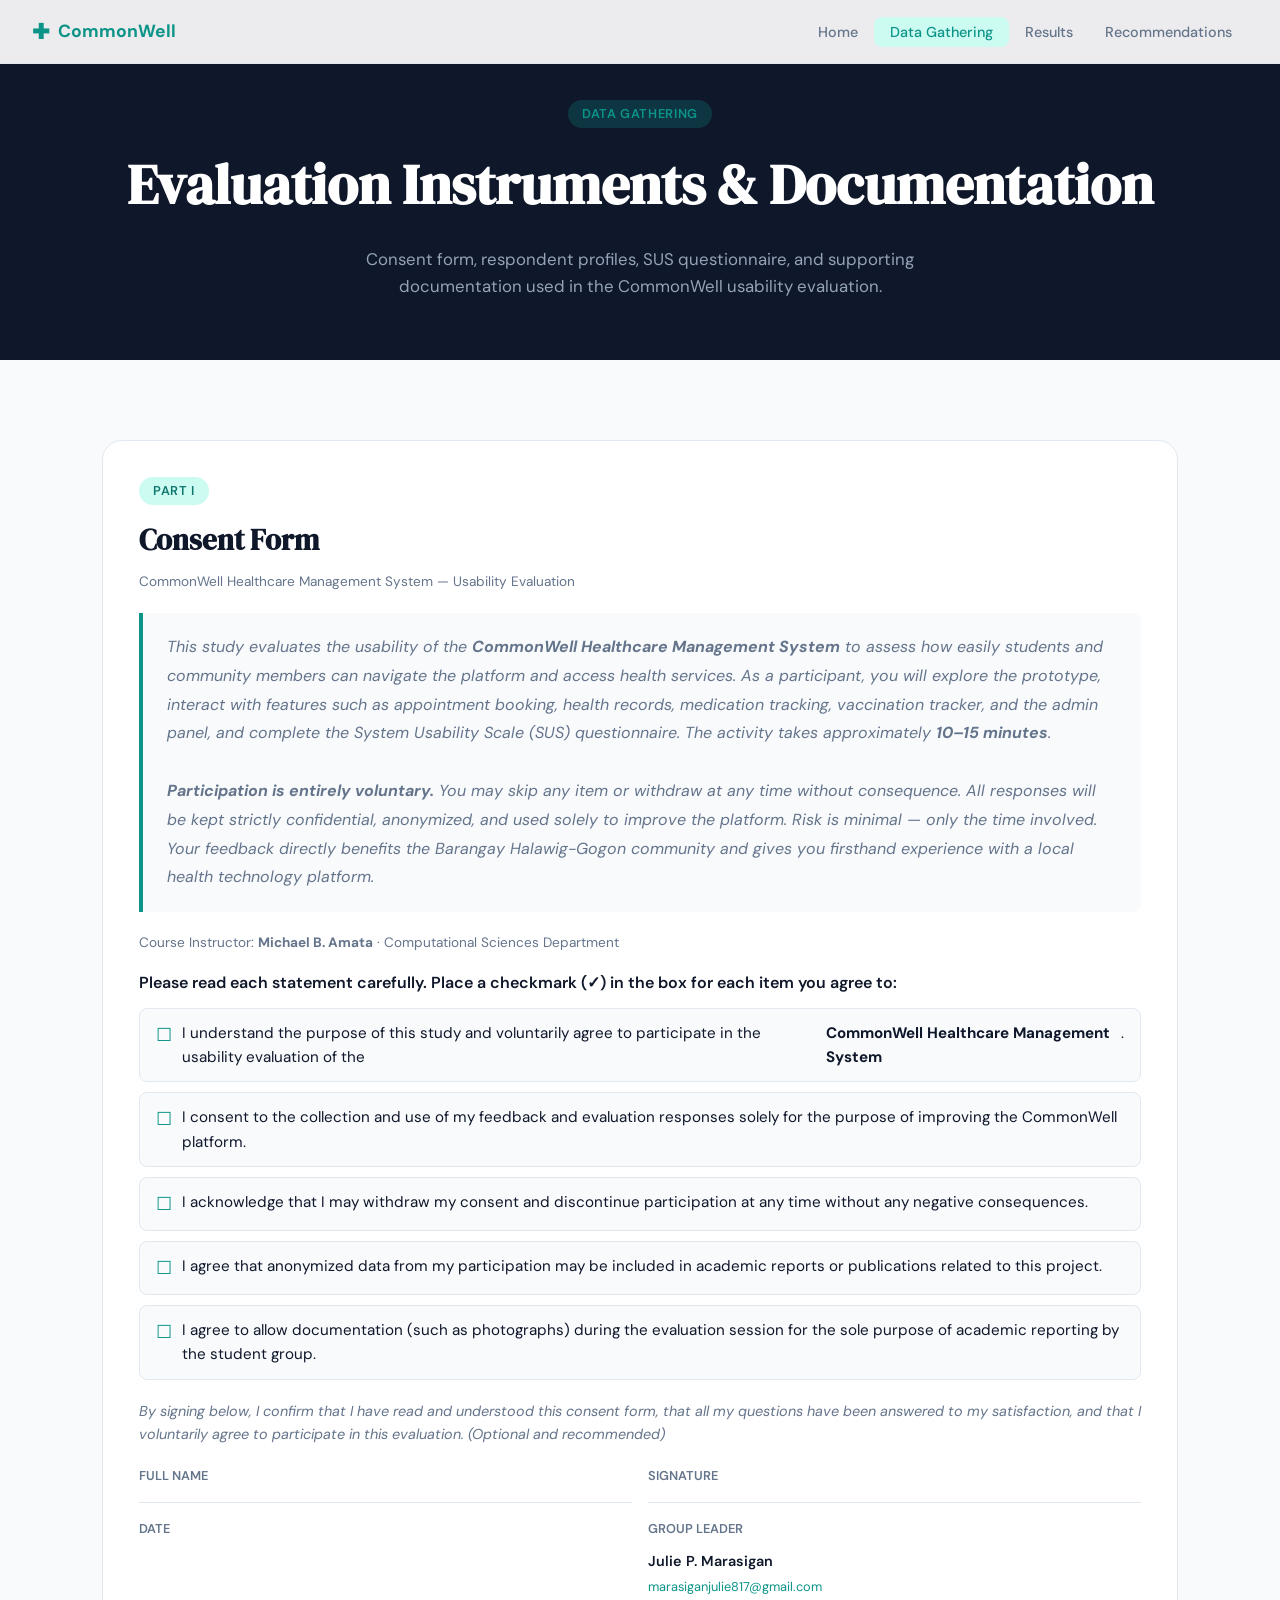
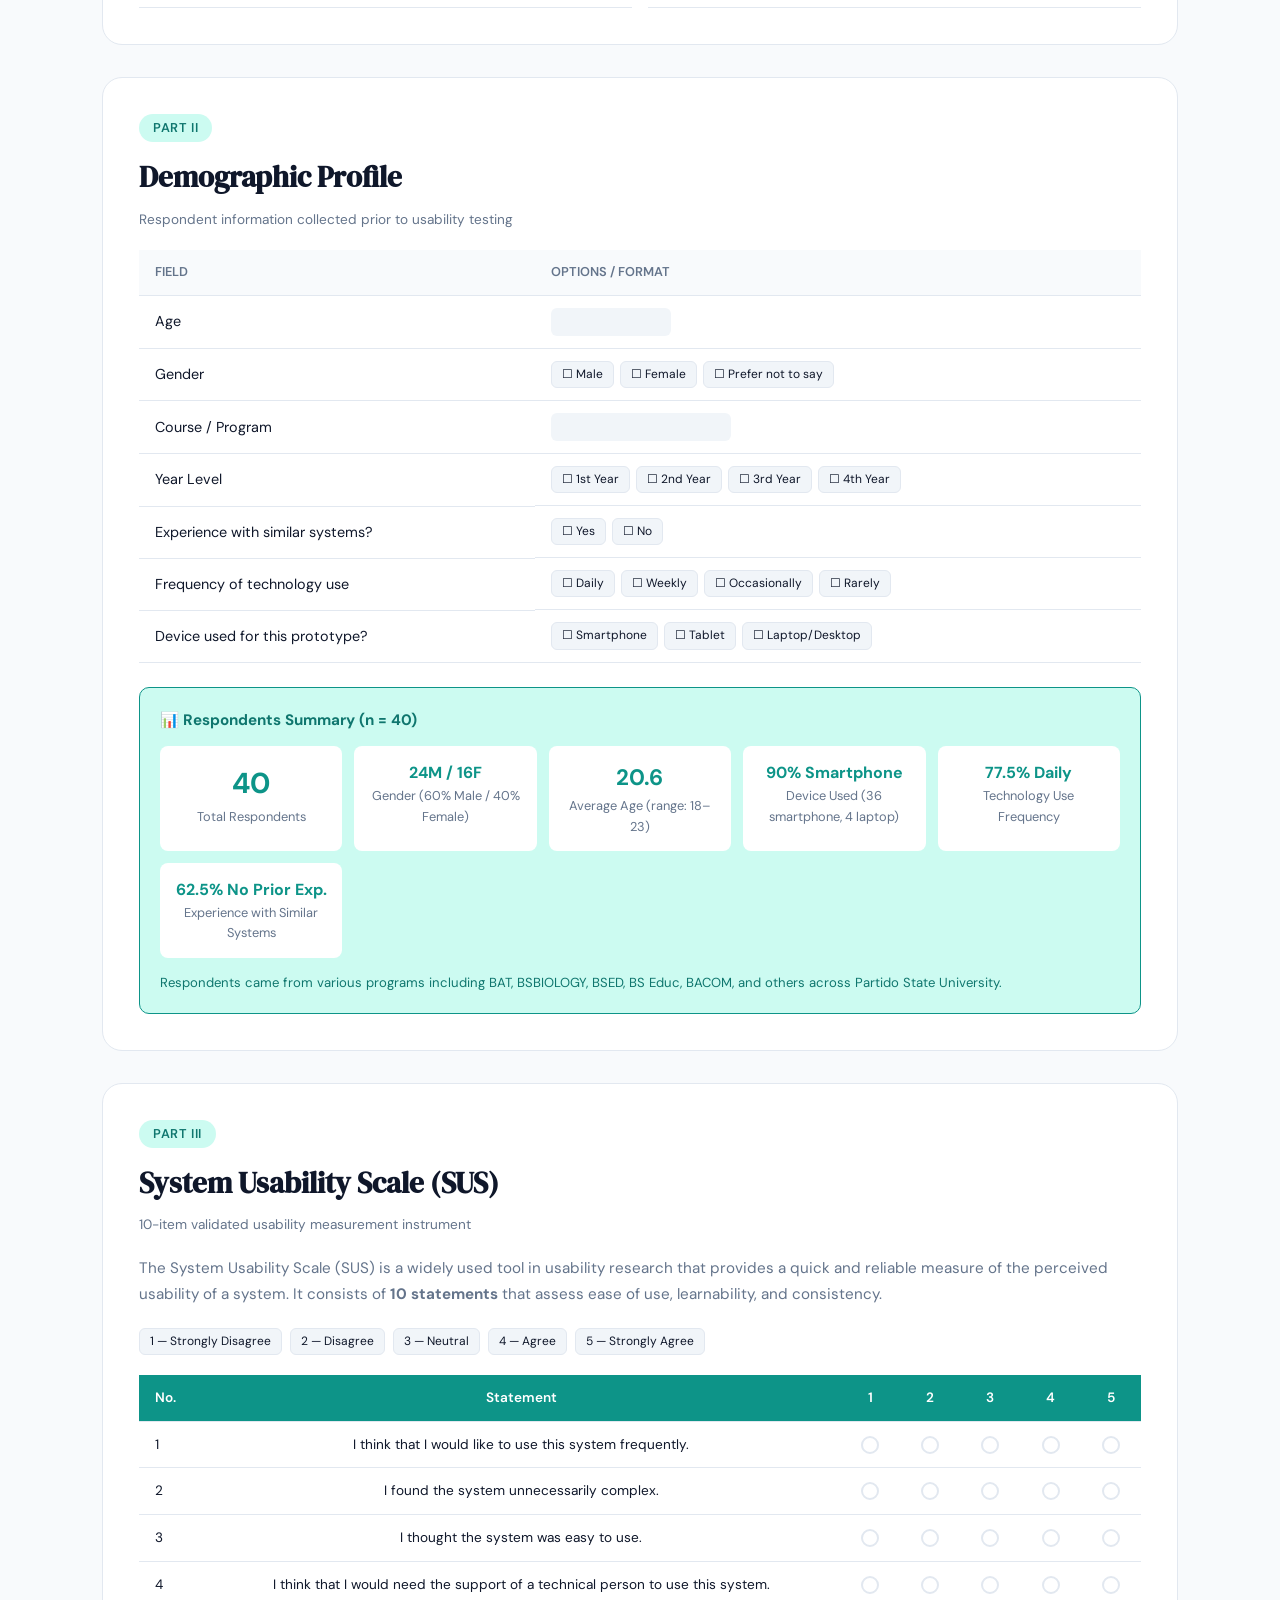
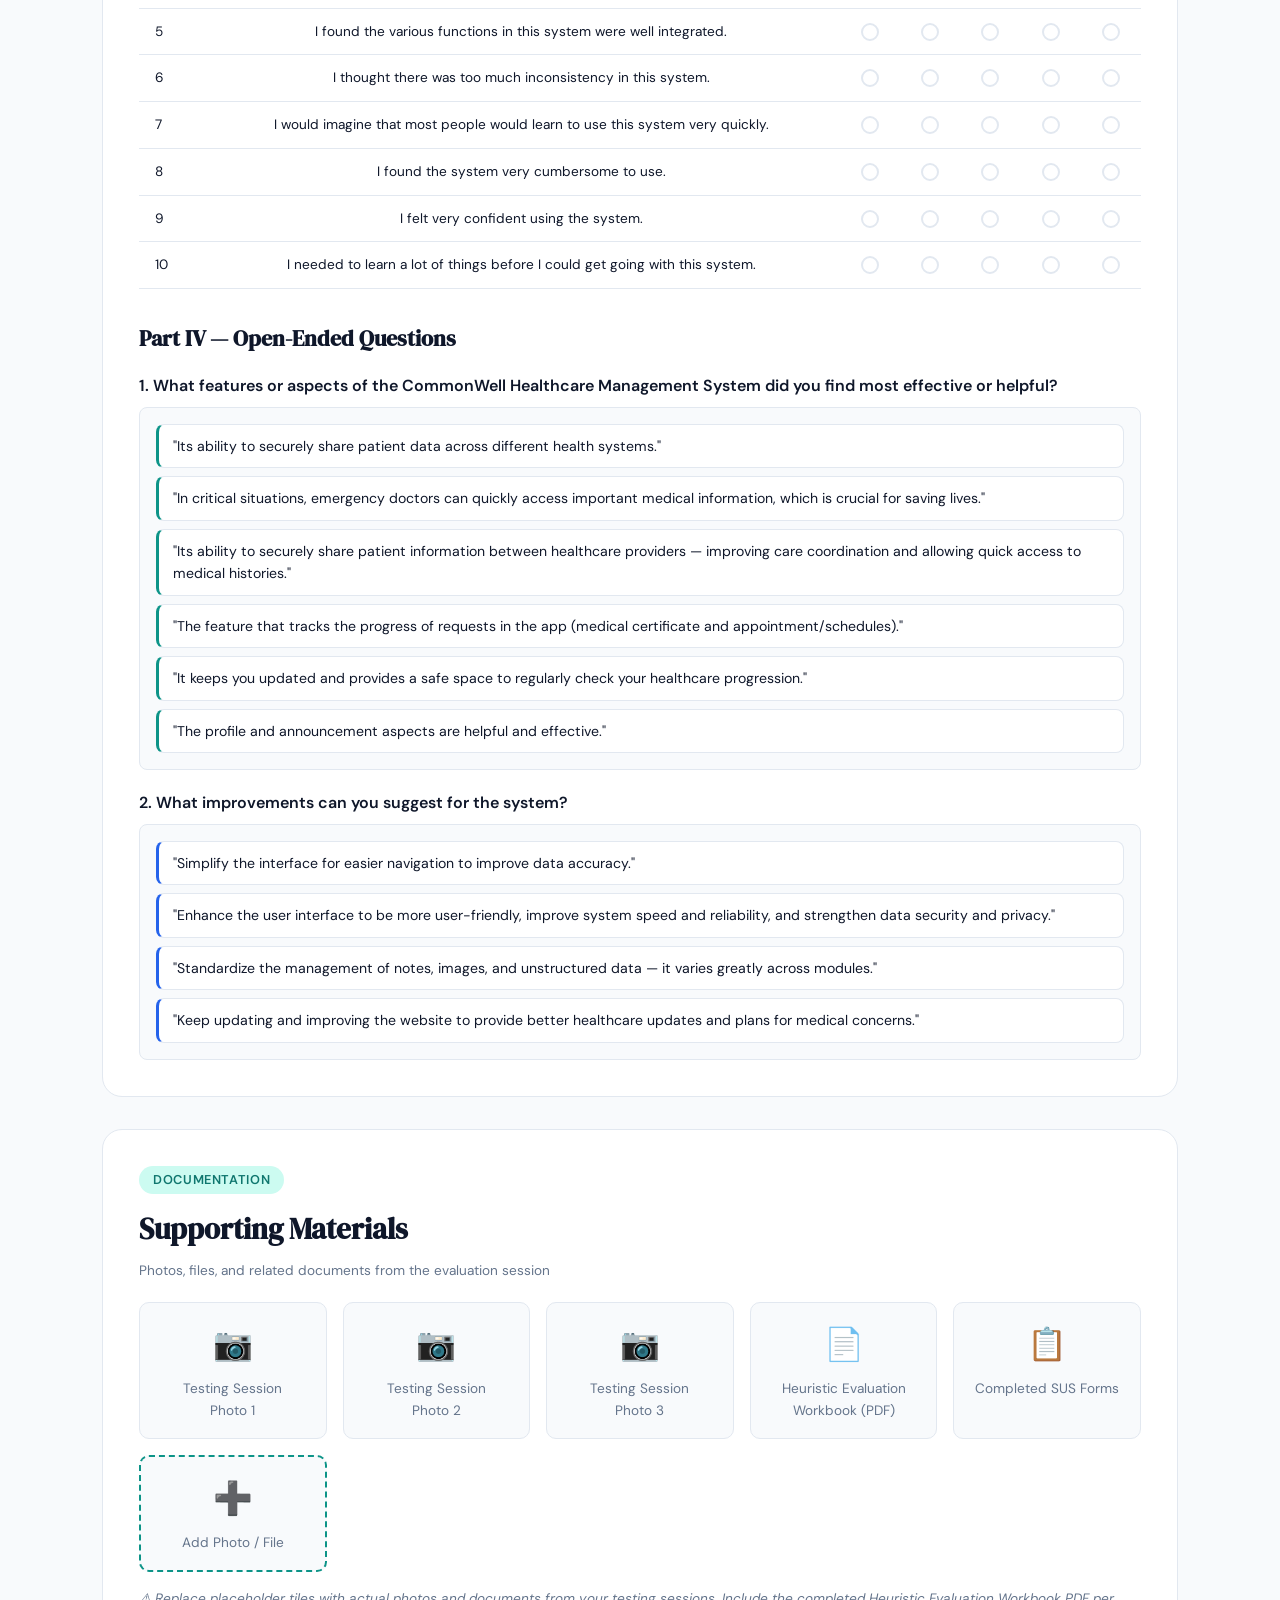
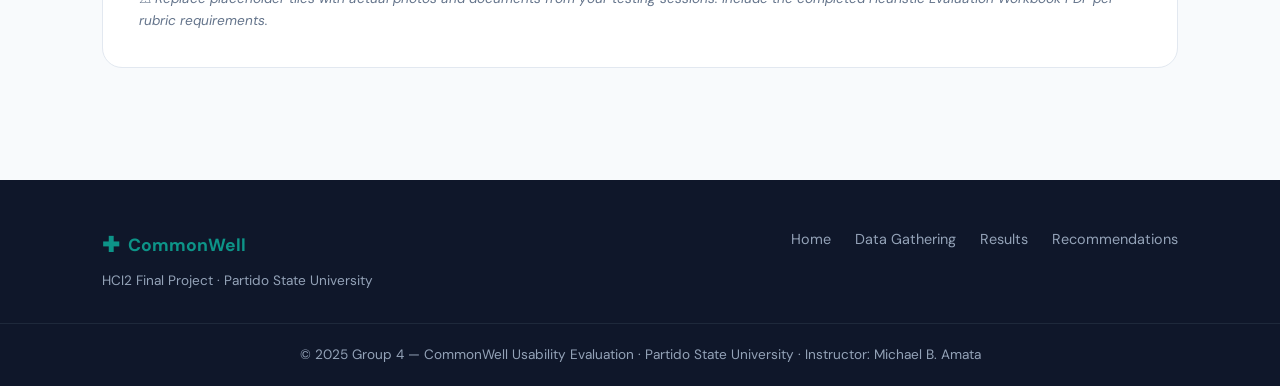
==== commit 17291ae1: "update result" ====
--- a/pages/data-gathering.html
+++ b/pages/data-gathering.html
@@ -136,9 +136,35 @@
         </tbody>
       </table>
 
-      <div style="margin-top: 24px; padding: 16px; background: var(--teal-light); border-radius: 10px; border: 1px solid var(--teal);">
-        <p style="font-size:0.9rem; color:var(--teal-dark); font-weight:600;">⚠ Respondents Summary</p>
-        <p style="font-size:0.85rem; color:var(--text-muted); margin-top:6px;">Replace this block with a summary table of all respondent demographics after collecting completed forms. Include total count, gender breakdown, year level distribution, and device preference.</p>
+      <div style="margin-top: 24px; padding: 20px; background: var(--teal-light); border-radius: 10px; border: 1px solid var(--teal);">
+        <p style="font-size:0.95rem; color:var(--teal-dark); font-weight:700; margin-bottom:14px;">📊 Respondents Summary (n = 40)</p>
+        <div style="display:grid; grid-template-columns: repeat(auto-fit, minmax(180px,1fr)); gap:12px;">
+          <div style="background:#fff; border-radius:8px; padding:14px; text-align:center;">
+            <div style="font-size:1.8rem; font-weight:700; color:var(--teal);">40</div>
+            <div style="font-size:0.8rem; color:var(--text-muted);">Total Respondents</div>
+          </div>
+          <div style="background:#fff; border-radius:8px; padding:14px; text-align:center;">
+            <div style="font-size:1rem; font-weight:700; color:var(--teal);">24M / 16F</div>
+            <div style="font-size:0.8rem; color:var(--text-muted);">Gender (60% Male / 40% Female)</div>
+          </div>
+          <div style="background:#fff; border-radius:8px; padding:14px; text-align:center;">
+            <div style="font-size:1.4rem; font-weight:700; color:var(--teal);">20.6</div>
+            <div style="font-size:0.8rem; color:var(--text-muted);">Average Age (range: 18–23)</div>
+          </div>
+          <div style="background:#fff; border-radius:8px; padding:14px; text-align:center;">
+            <div style="font-size:1rem; font-weight:700; color:var(--teal);">90% Smartphone</div>
+            <div style="font-size:0.8rem; color:var(--text-muted);">Device Used (36 smartphone, 4 laptop)</div>
+          </div>
+          <div style="background:#fff; border-radius:8px; padding:14px; text-align:center;">
+            <div style="font-size:1rem; font-weight:700; color:var(--teal);">77.5% Daily</div>
+            <div style="font-size:0.8rem; color:var(--text-muted);">Technology Use Frequency</div>
+          </div>
+          <div style="background:#fff; border-radius:8px; padding:14px; text-align:center;">
+            <div style="font-size:1rem; font-weight:700; color:var(--teal);">62.5% No Prior Exp.</div>
+            <div style="font-size:0.8rem; color:var(--text-muted);">Experience with Similar Systems</div>
+          </div>
+        </div>
+        <p style="margin-top:14px; font-size:0.82rem; color:var(--teal-dark);">Respondents came from various programs including BAT, BSBIOLOGY, BSED, BS Educ, BACOM, and others across Partido State University.</p>
       </div>
     </div>
 
@@ -268,14 +294,26 @@
       <h3 style="margin-top:32px; margin-bottom:16px; font-family:'DM Serif Display',serif; font-size:1.4rem;">Part IV — Open-Ended Questions</h3>
       <div style="margin-bottom:20px;">
         <p style="font-weight:600; margin-bottom:8px;">1. What features or aspects of the CommonWell Healthcare Management System did you find most effective or helpful?</p>
-        <div style="border: 1px solid var(--border); border-radius:8px; padding: 16px; min-height: 60px; background:var(--bg); color:var(--text-muted); font-style:italic; font-size:0.9rem;">
-          [Respondent answers will be compiled and summarized here]
+        <div style="border: 1px solid var(--border); border-radius:8px; padding: 16px; background:var(--bg);">
+          <ul style="list-style:none; display:flex; flex-direction:column; gap:8px;">
+            <li style="padding:10px 14px; background:#fff; border:1px solid var(--border); border-radius:8px; font-size:0.88rem; border-left:3px solid var(--teal);">"Its ability to securely share patient data across different health systems."</li>
+            <li style="padding:10px 14px; background:#fff; border:1px solid var(--border); border-radius:8px; font-size:0.88rem; border-left:3px solid var(--teal);">"In critical situations, emergency doctors can quickly access important medical information, which is crucial for saving lives."</li>
+            <li style="padding:10px 14px; background:#fff; border:1px solid var(--border); border-radius:8px; font-size:0.88rem; border-left:3px solid var(--teal);">"Its ability to securely share patient information between healthcare providers — improving care coordination and allowing quick access to medical histories."</li>
+            <li style="padding:10px 14px; background:#fff; border:1px solid var(--border); border-radius:8px; font-size:0.88rem; border-left:3px solid var(--teal);">"The feature that tracks the progress of requests in the app (medical certificate and appointment/schedules)."</li>
+            <li style="padding:10px 14px; background:#fff; border:1px solid var(--border); border-radius:8px; font-size:0.88rem; border-left:3px solid var(--teal);">"It keeps you updated and provides a safe space to regularly check your healthcare progression."</li>
+            <li style="padding:10px 14px; background:#fff; border:1px solid var(--border); border-radius:8px; font-size:0.88rem; border-left:3px solid var(--teal);">"The profile and announcement aspects are helpful and effective."</li>
+          </ul>
         </div>
       </div>
       <div>
         <p style="font-weight:600; margin-bottom:8px;">2. What improvements can you suggest for the system?</p>
-        <div style="border: 1px solid var(--border); border-radius:8px; padding: 16px; min-height: 60px; background:var(--bg); color:var(--text-muted); font-style:italic; font-size:0.9rem;">
-          [Respondent suggestions will be compiled and summarized here]
+        <div style="border: 1px solid var(--border); border-radius:8px; padding: 16px; background:var(--bg);">
+          <ul style="list-style:none; display:flex; flex-direction:column; gap:8px;">
+            <li style="padding:10px 14px; background:#fff; border:1px solid var(--border); border-radius:8px; font-size:0.88rem; border-left:3px solid var(--blue);">"Simplify the interface for easier navigation to improve data accuracy."</li>
+            <li style="padding:10px 14px; background:#fff; border:1px solid var(--border); border-radius:8px; font-size:0.88rem; border-left:3px solid var(--blue);">"Enhance the user interface to be more user-friendly, improve system speed and reliability, and strengthen data security and privacy."</li>
+            <li style="padding:10px 14px; background:#fff; border:1px solid var(--border); border-radius:8px; font-size:0.88rem; border-left:3px solid var(--blue);">"Standardize the management of notes, images, and unstructured data — it varies greatly across modules."</li>
+            <li style="padding:10px 14px; background:#fff; border:1px solid var(--border); border-radius:8px; font-size:0.88rem; border-left:3px solid var(--blue);">"Keep updating and improving the website to provide better healthcare updates and plans for medical concerns."</li>
+          </ul>
         </div>
       </div>
     </div>
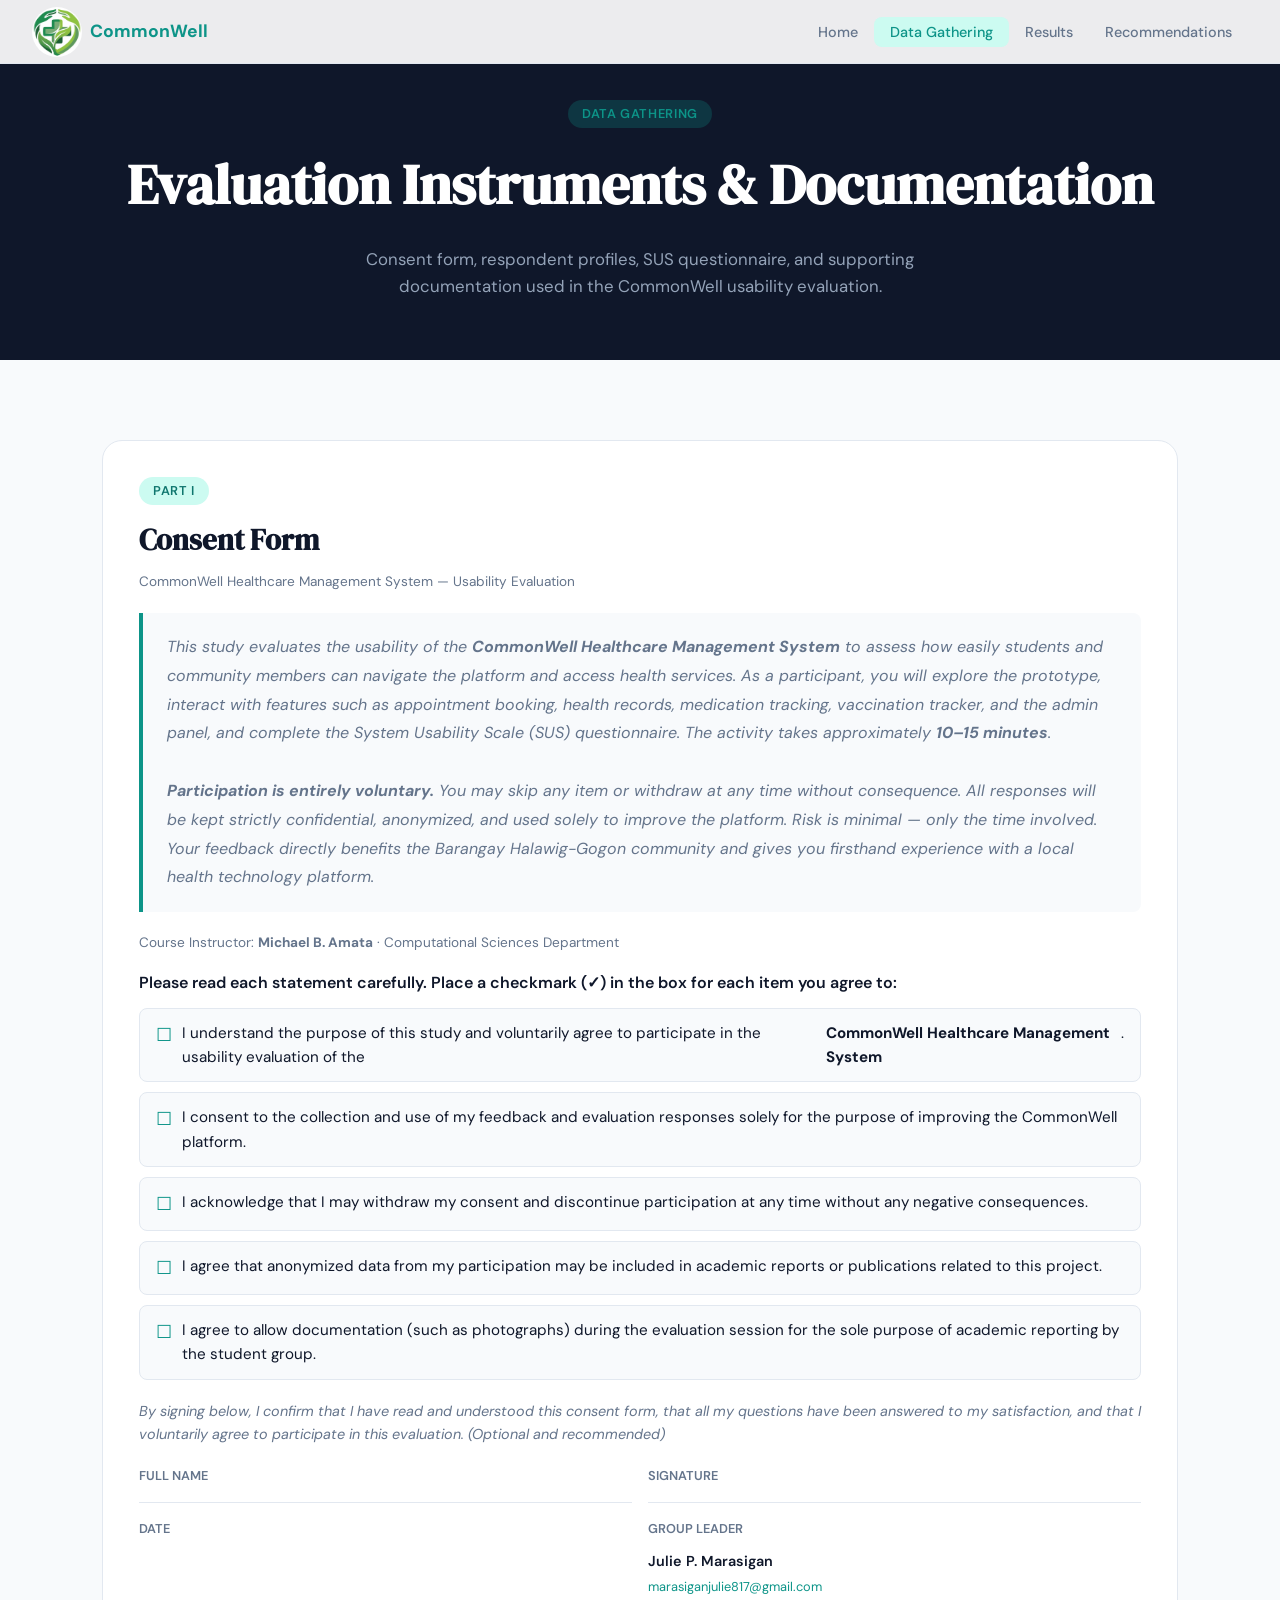
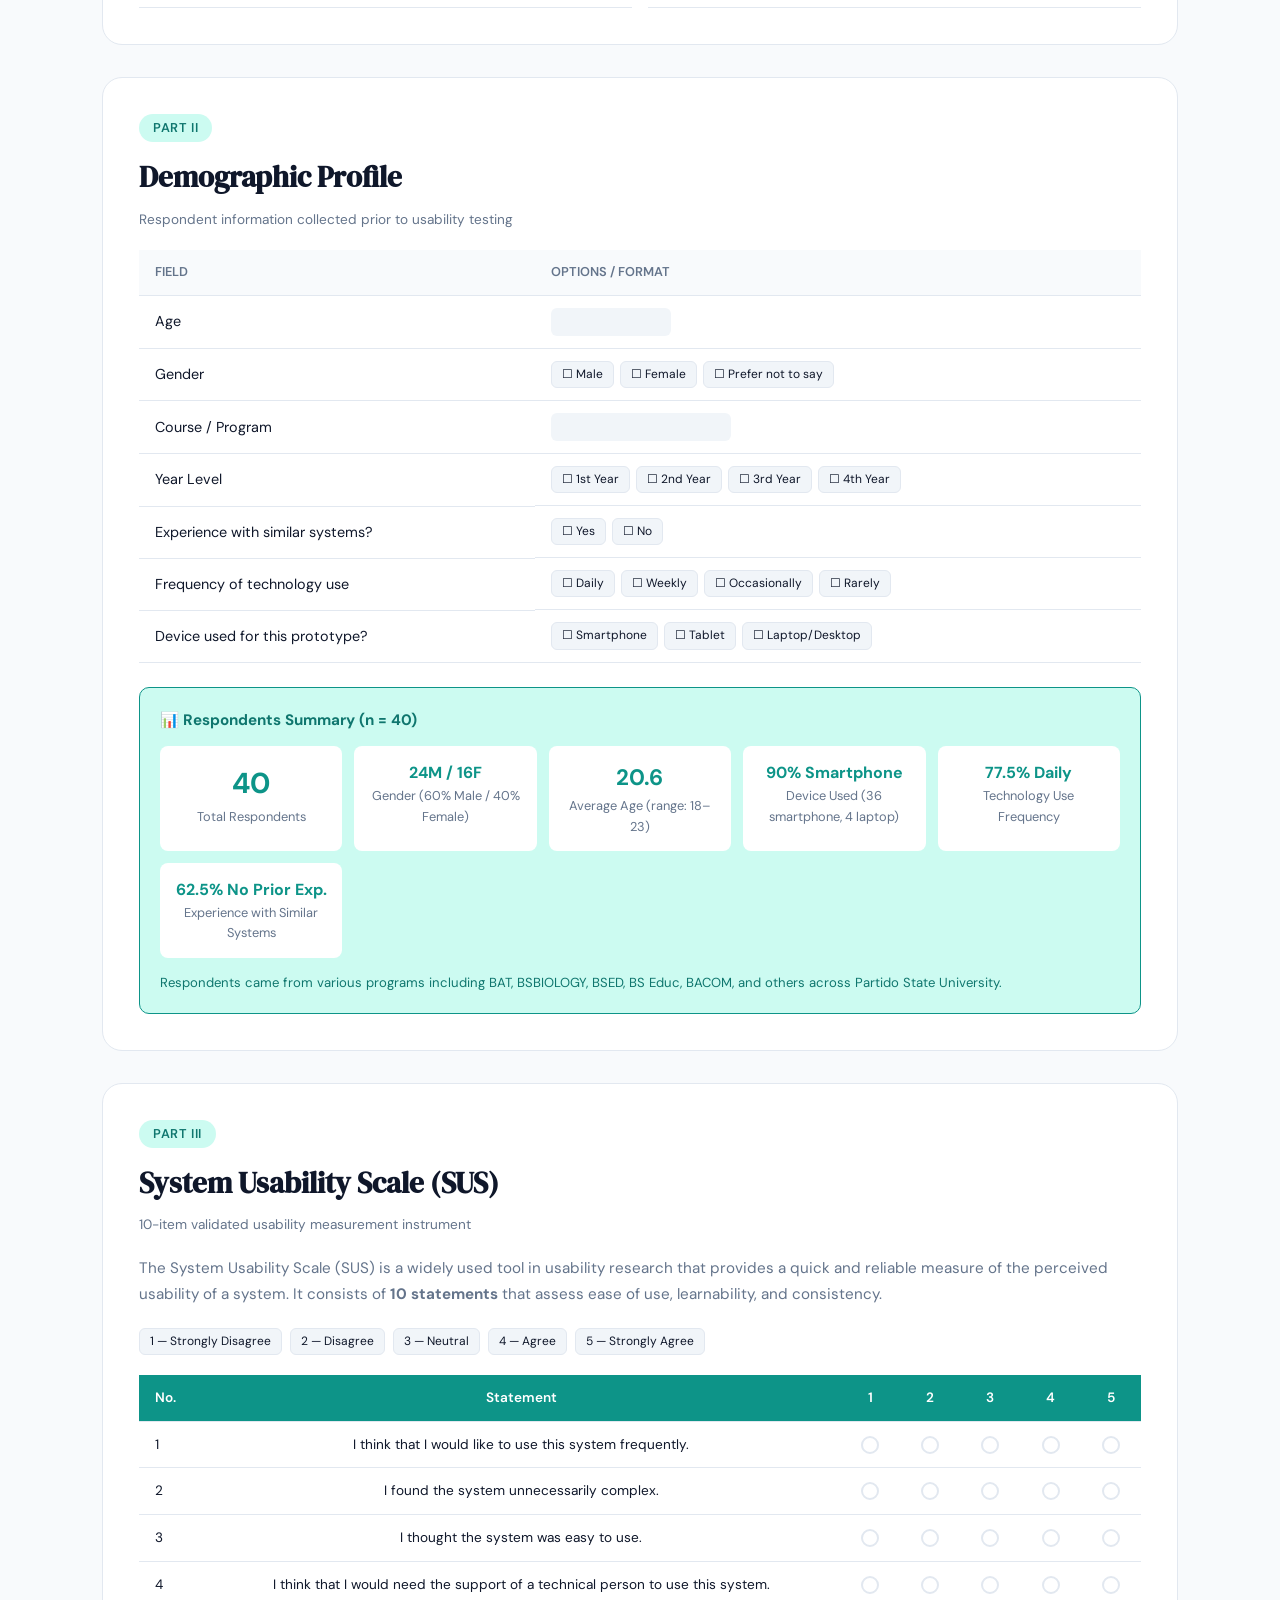
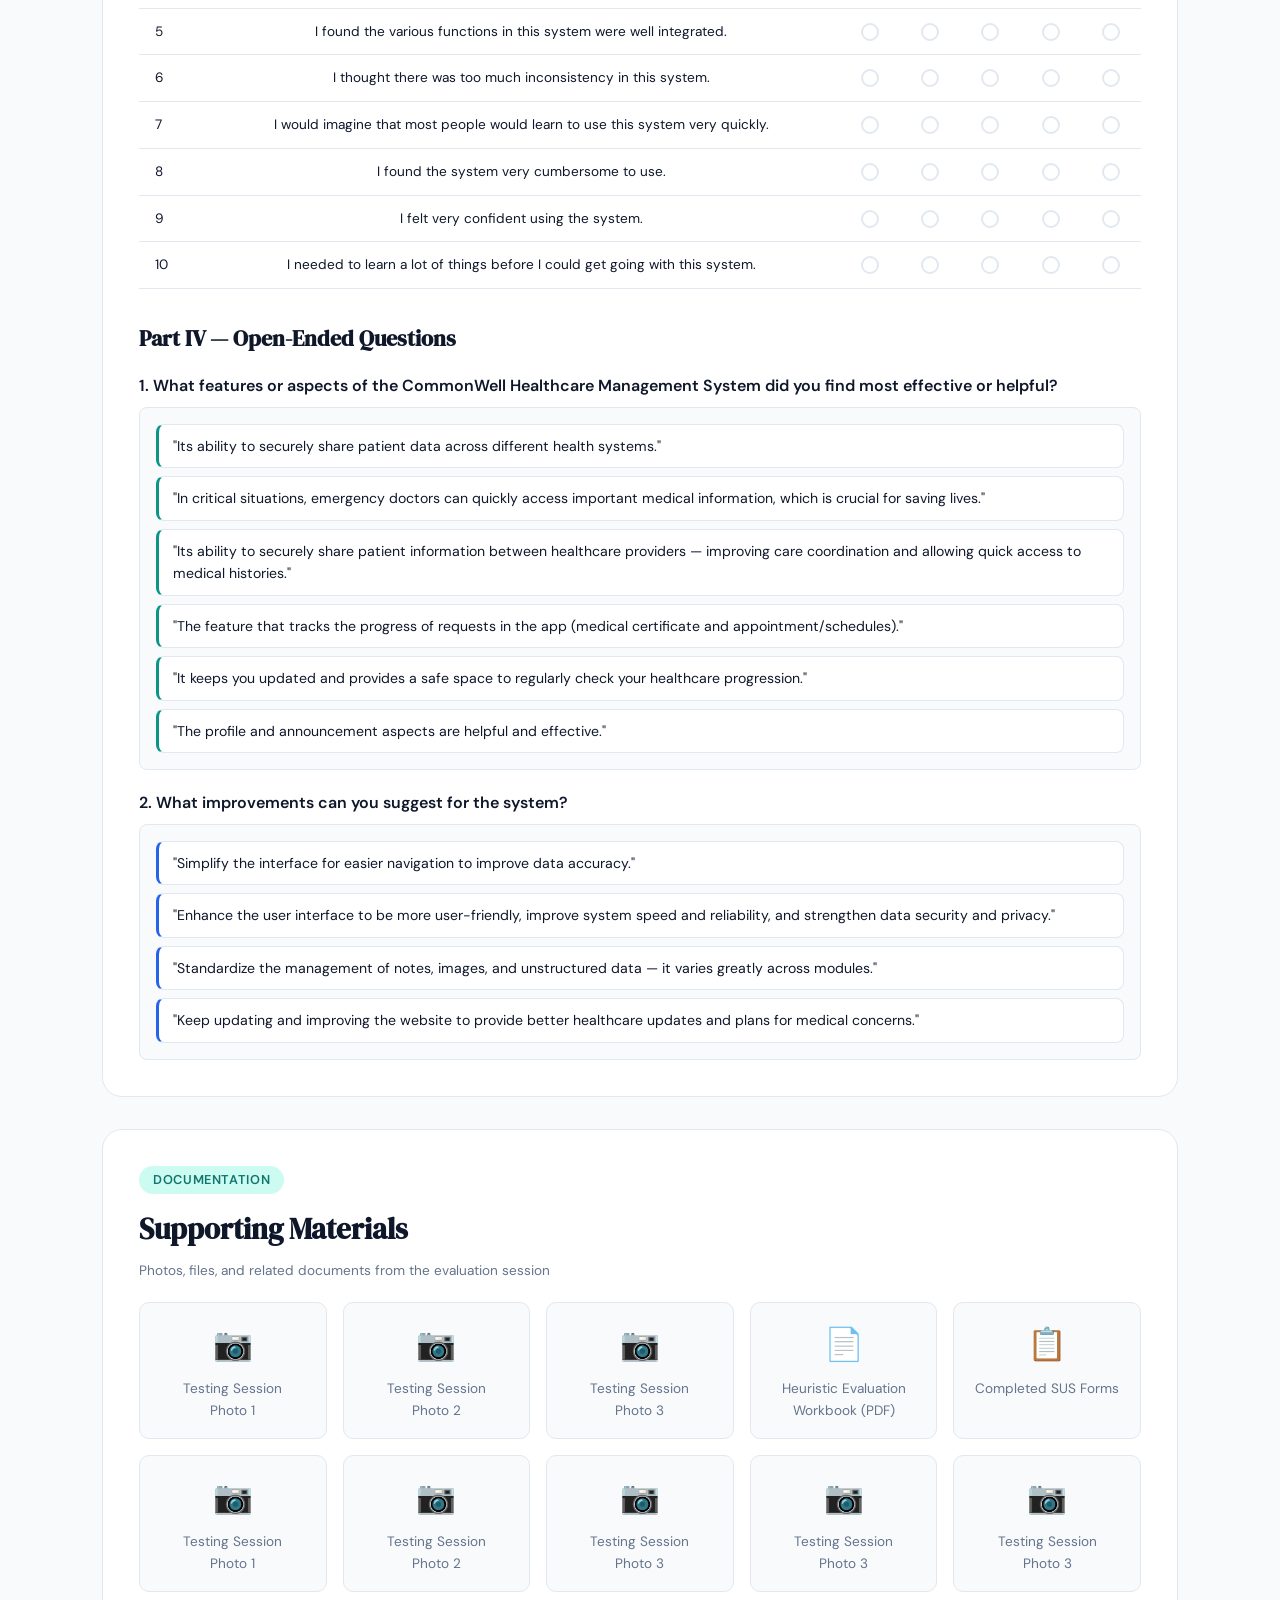
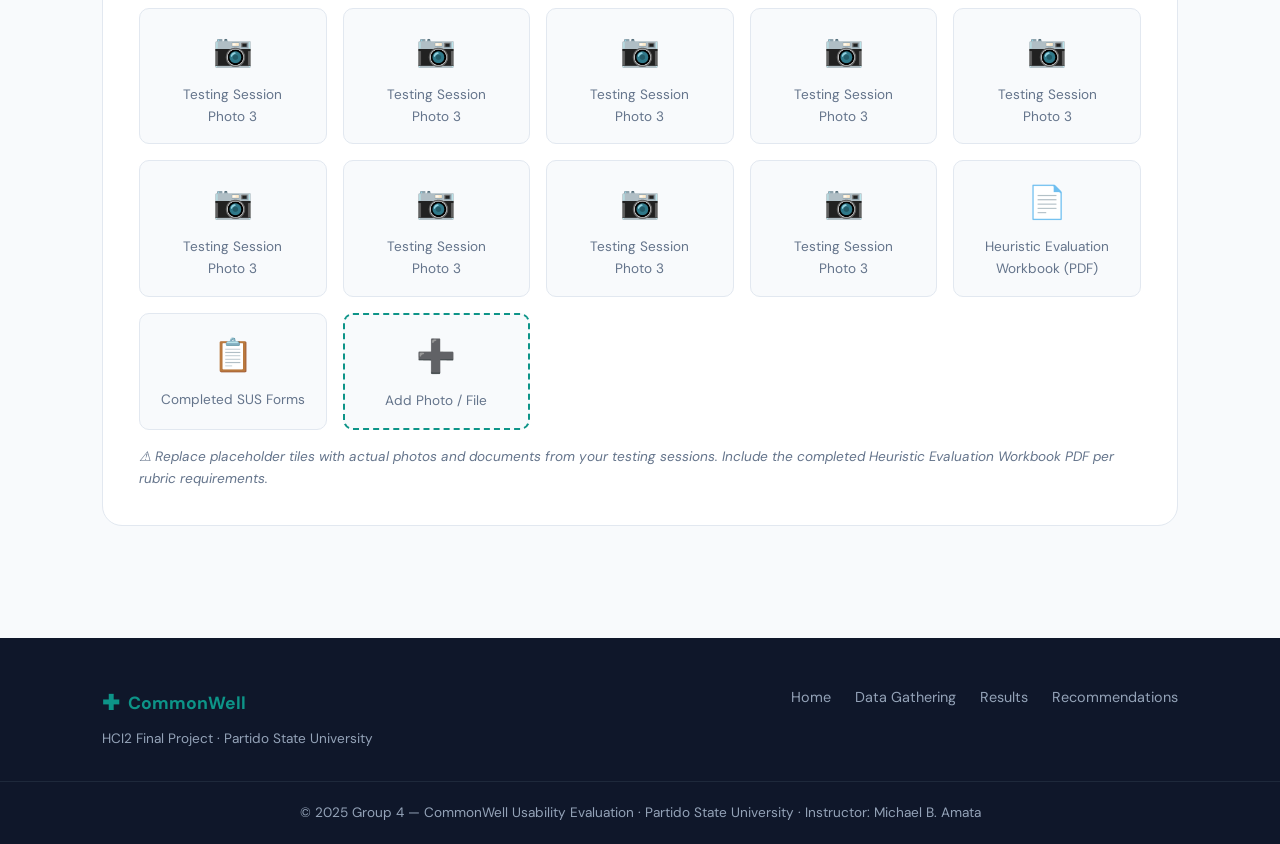
==== commit f1742cac: "adding images" ====
--- a/pages/data-gathering.html
+++ b/pages/data-gathering.html
@@ -12,7 +12,7 @@
 
 <nav class="nav">
   <div class="nav-brand">
-    <span class="nav-cross">✚</span>
+    <span class="nav-cross"><img src="../images/logo.png" alt="logo"></span>
     <span>CommonWell</span>
   </div>
   <ul class="nav-links">
@@ -332,6 +332,70 @@
         <div class="doc-item">
           <div class="doc-icon">📷</div>
           <p>Testing Session<br>Photo 2</p>
+        </div>
+        <div class="doc-item">
+          <div class="doc-icon">📷</div>
+          <p>Testing Session<br>Photo 3</p>
+        </div>
+        <div class="doc-item">
+          <div class="doc-icon">📄</div>
+          <p>Heuristic Evaluation Workbook (PDF)</p>
+        </div>
+        <div class="doc-item">
+          <div class="doc-icon">📋</div>
+          <p>Completed SUS Forms</p>
+        </div>
+        <div class="doc-item">
+          <div class="doc-icon">📷</div>
+          <p>Testing Session<br>Photo 1</p>
+        </div>
+        <div class="doc-item">
+          <div class="doc-icon">📷</div>
+          <p>Testing Session<br>Photo 2</p>
+        </div>
+        <div class="doc-item">
+          <div class="doc-icon">📷</div>
+          <p>Testing Session<br>Photo 3</p>
+        </div>
+        <div class="doc-item">
+          <div class="doc-icon">📷</div>
+          <p>Testing Session<br>Photo 3</p>
+        </div>
+        <div class="doc-item">
+          <div class="doc-icon">📷</div>
+          <p>Testing Session<br>Photo 3</p>
+        </div>
+        <div class="doc-item">
+          <div class="doc-icon">📷</div>
+          <p>Testing Session<br>Photo 3</p>
+        </div>
+        <div class="doc-item">
+          <div class="doc-icon">📷</div>
+          <p>Testing Session<br>Photo 3</p>
+        </div>
+        <div class="doc-item">
+          <div class="doc-icon">📷</div>
+          <p>Testing Session<br>Photo 3</p>
+        </div>
+        <div class="doc-item">
+          <div class="doc-icon">📷</div>
+          <p>Testing Session<br>Photo 3</p>
+        </div>
+        <div class="doc-item">
+          <div class="doc-icon">📷</div>
+          <p>Testing Session<br>Photo 3</p>
+        </div>
+        <div class="doc-item">
+          <div class="doc-icon">📷</div>
+          <p>Testing Session<br>Photo 3</p>
+        </div>
+        <div class="doc-item">
+          <div class="doc-icon">📷</div>
+          <p>Testing Session<br>Photo 3</p>
+        </div>
+        <div class="doc-item">
+          <div class="doc-icon">📷</div>
+          <p>Testing Session<br>Photo 3</p>
         </div>
         <div class="doc-item">
           <div class="doc-icon">📷</div>
--- a/style.css
+++ b/style.css
@@ -34,8 +34,32 @@
 }
 a { text-decoration: none; color: inherit; }
 img { max-width: 100%; display: block; }
+/* unknown*/
+.section-desc{
+  text-align: center;
+  align-content: center;
+}
+
+
 
 /* ===== NAV ===== */
+.smalllogo{
+  width: 20px;
+  height: 20px;
+  border-radius: 50px;
+}
+img{
+  width: 50px;
+  height: 50px;
+  border-radius: 50px;
+
+}
+.nav-cross img{
+  width: 50px;
+  height: 50px;
+  border-radius: 50px;
+
+}
 .nav {
   position: fixed; top: 0; left: 0; right: 0; z-index: 100;
   display: flex; align-items: center; justify-content: space-between;
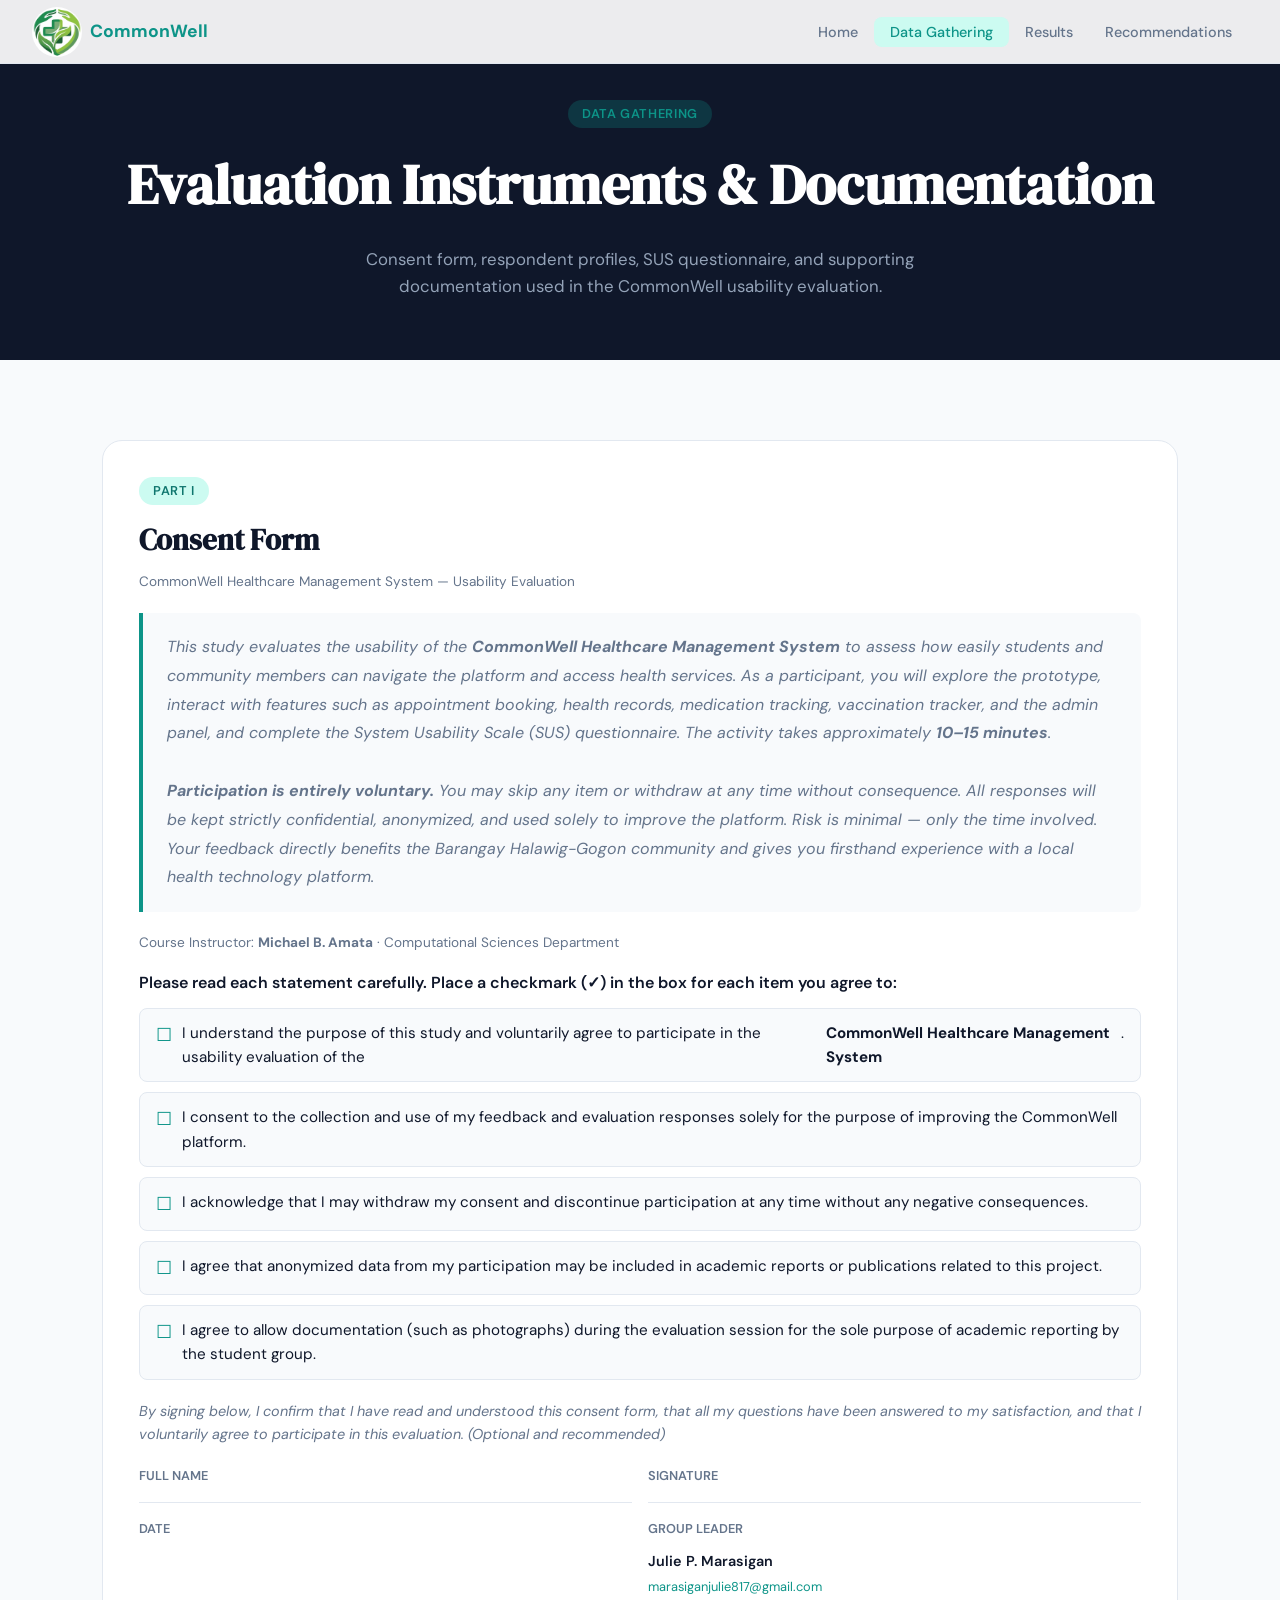
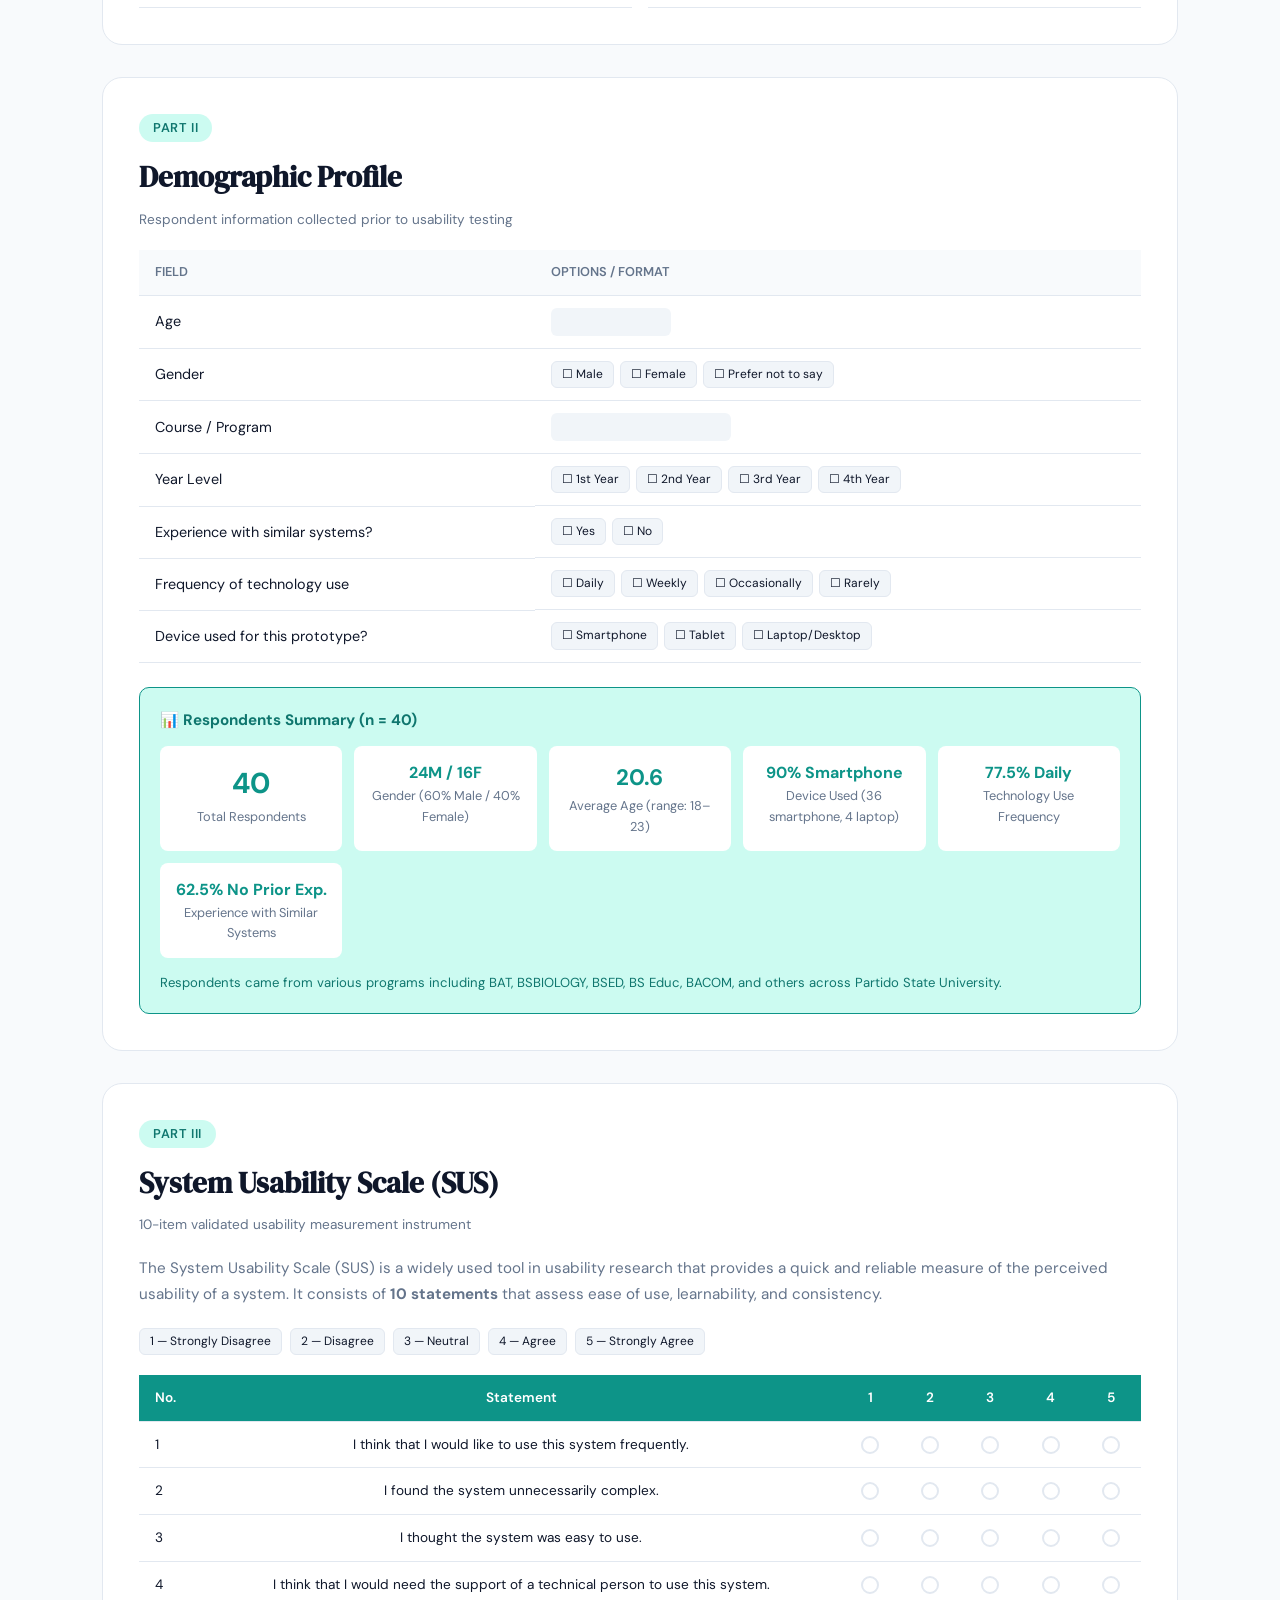
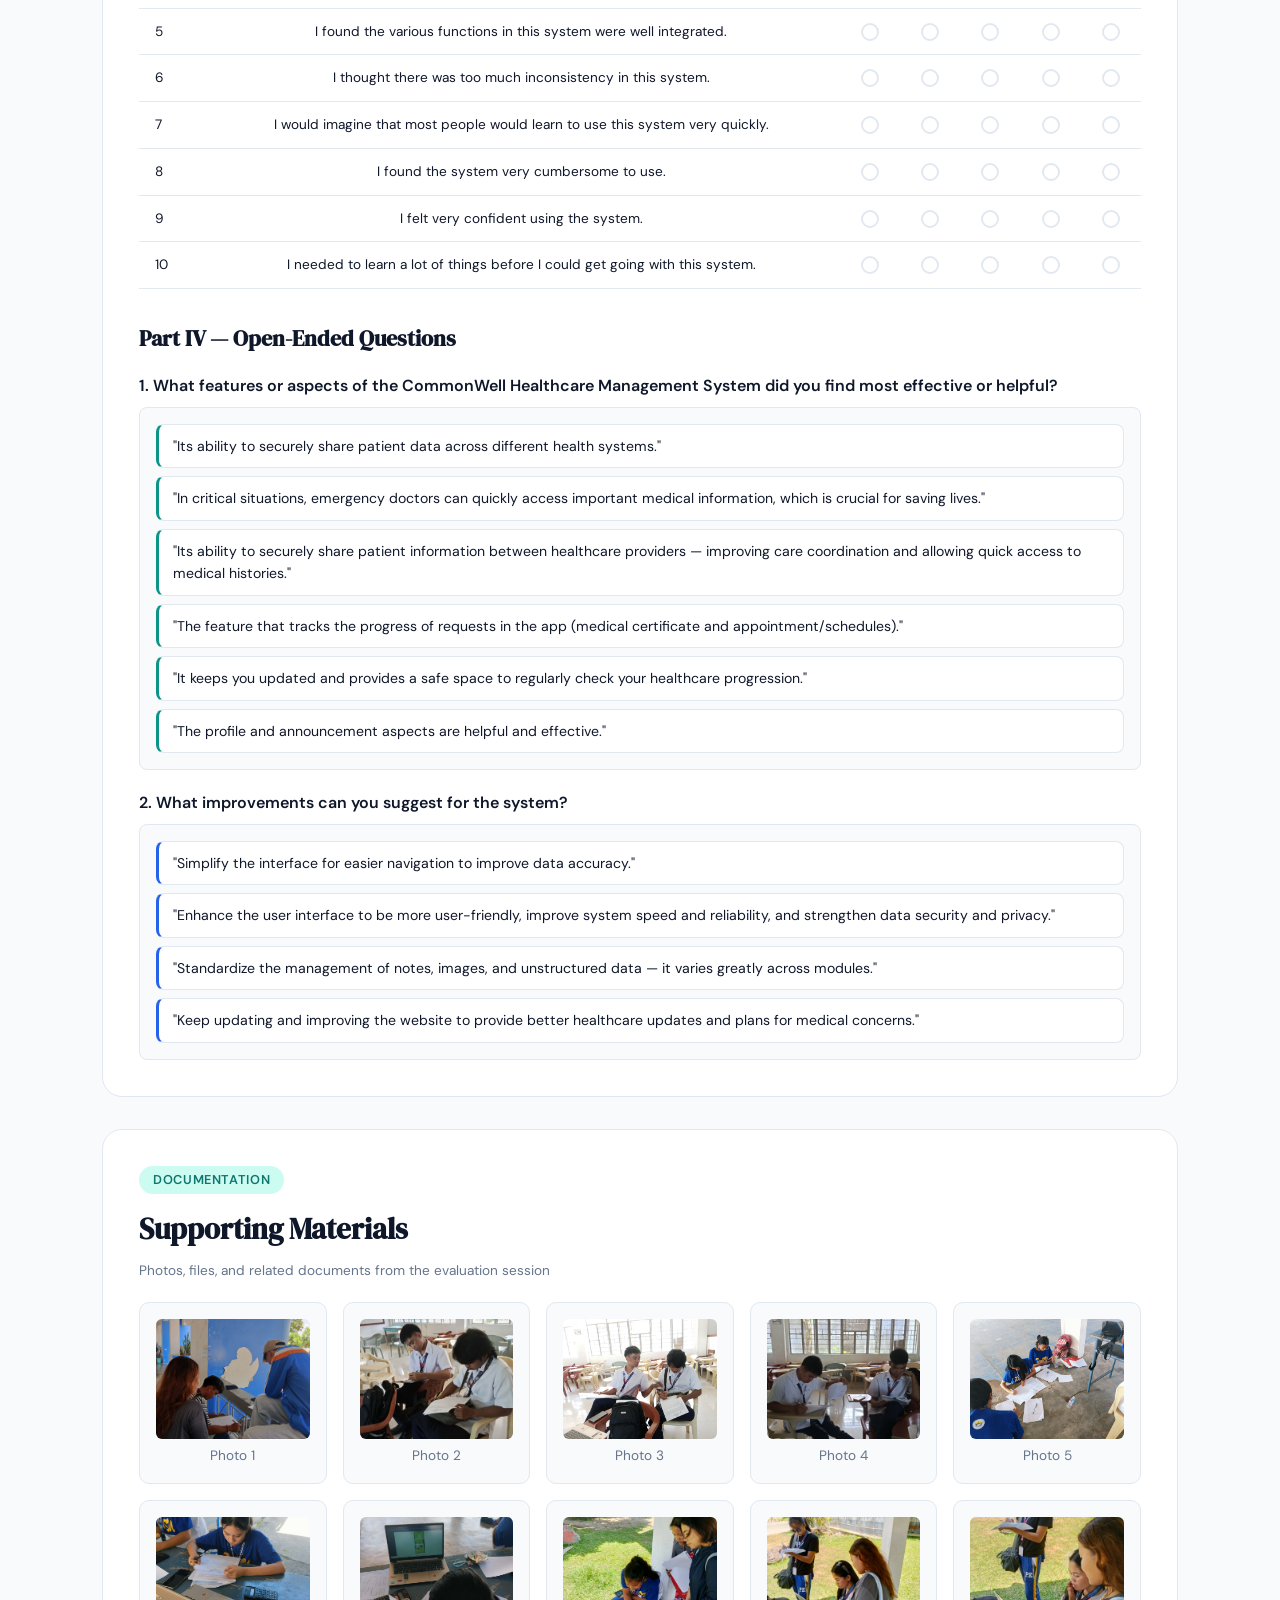
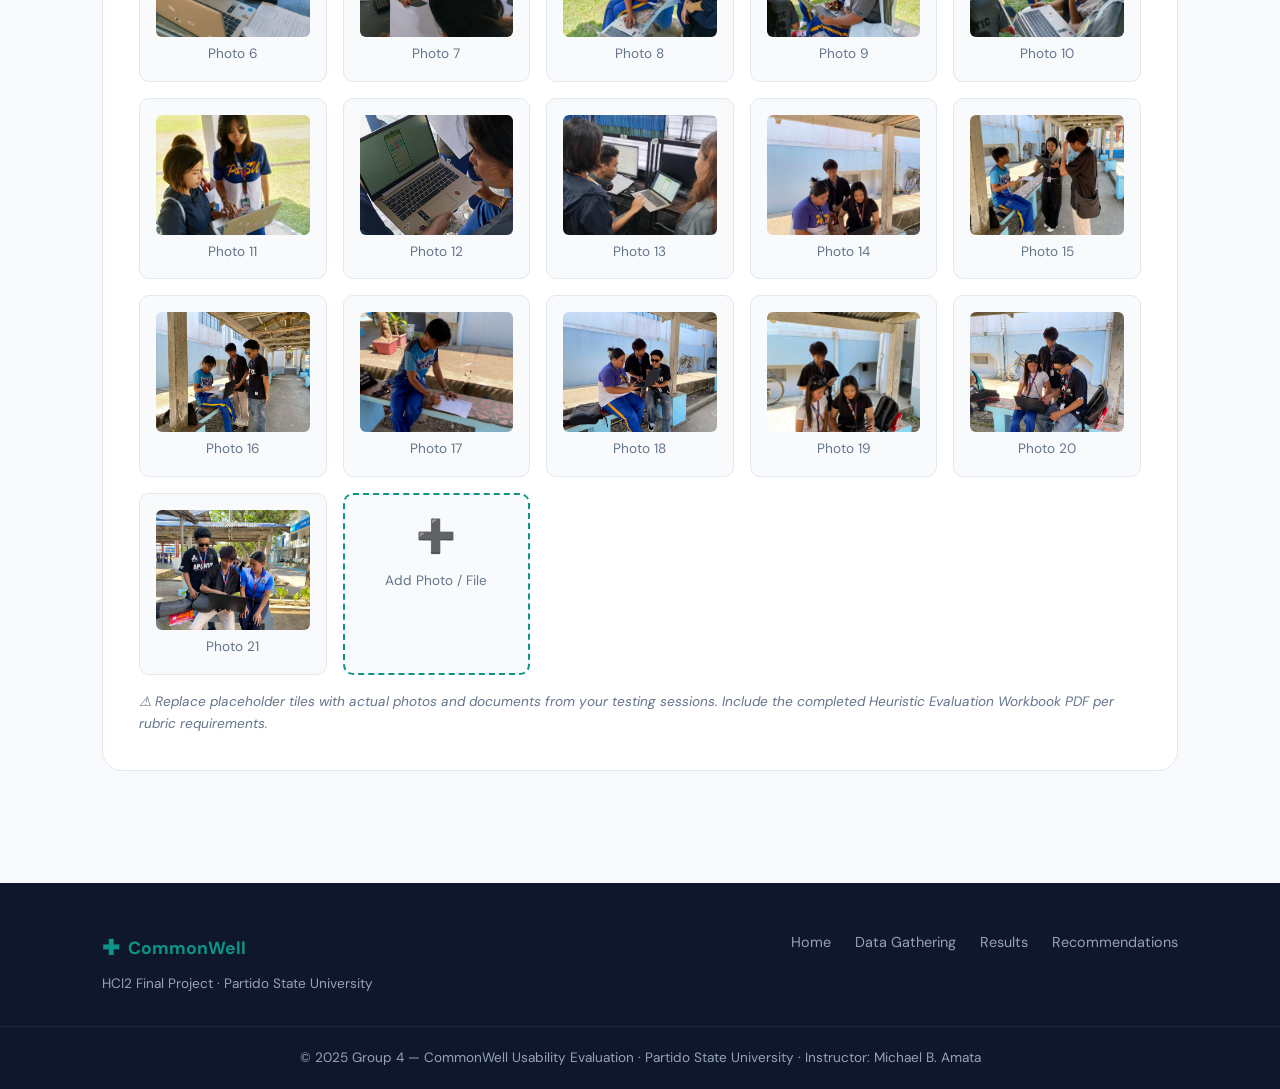
==== commit 071ba05b: "few update" ====
--- a/pages/data-gathering.html
+++ b/pages/data-gathering.html
@@ -325,90 +325,28 @@
       <div class="block-label">Photos, files, and related documents from the evaluation session</div>
 
       <div class="doc-grid" id="photoGrid">
-        <div class="doc-item">
-          <div class="doc-icon">📷</div>
-          <p>Testing Session<br>Photo 1</p>
-        </div>
-        <div class="doc-item">
-          <div class="doc-icon">📷</div>
-          <p>Testing Session<br>Photo 2</p>
-        </div>
-        <div class="doc-item">
-          <div class="doc-icon">📷</div>
-          <p>Testing Session<br>Photo 3</p>
-        </div>
-        <div class="doc-item">
-          <div class="doc-icon">📄</div>
-          <p>Heuristic Evaluation Workbook (PDF)</p>
-        </div>
-        <div class="doc-item">
-          <div class="doc-icon">📋</div>
-          <p>Completed SUS Forms</p>
-        </div>
-        <div class="doc-item">
-          <div class="doc-icon">📷</div>
-          <p>Testing Session<br>Photo 1</p>
-        </div>
-        <div class="doc-item">
-          <div class="doc-icon">📷</div>
-          <p>Testing Session<br>Photo 2</p>
-        </div>
-        <div class="doc-item">
-          <div class="doc-icon">📷</div>
-          <p>Testing Session<br>Photo 3</p>
-        </div>
-        <div class="doc-item">
-          <div class="doc-icon">📷</div>
-          <p>Testing Session<br>Photo 3</p>
-        </div>
-        <div class="doc-item">
-          <div class="doc-icon">📷</div>
-          <p>Testing Session<br>Photo 3</p>
-        </div>
-        <div class="doc-item">
-          <div class="doc-icon">📷</div>
-          <p>Testing Session<br>Photo 3</p>
-        </div>
-        <div class="doc-item">
-          <div class="doc-icon">📷</div>
-          <p>Testing Session<br>Photo 3</p>
-        </div>
-        <div class="doc-item">
-          <div class="doc-icon">📷</div>
-          <p>Testing Session<br>Photo 3</p>
-        </div>
-        <div class="doc-item">
-          <div class="doc-icon">📷</div>
-          <p>Testing Session<br>Photo 3</p>
-        </div>
-        <div class="doc-item">
-          <div class="doc-icon">📷</div>
-          <p>Testing Session<br>Photo 3</p>
-        </div>
-        <div class="doc-item">
-          <div class="doc-icon">📷</div>
-          <p>Testing Session<br>Photo 3</p>
-        </div>
-        <div class="doc-item">
-          <div class="doc-icon">📷</div>
-          <p>Testing Session<br>Photo 3</p>
-        </div>
-        <div class="doc-item">
-          <div class="doc-icon">📷</div>
-          <p>Testing Session<br>Photo 3</p>
-        </div>
-        <div class="doc-item">
-          <div class="doc-icon">📷</div>
-          <p>Testing Session<br>Photo 3</p>
-        </div>
-        <div class="doc-item">
-          <div class="doc-icon">📄</div>
-          <p>Heuristic Evaluation Workbook (PDF)</p>
-        </div>
-        <div class="doc-item">
-          <div class="doc-icon">📋</div>
-          <p>Completed SUS Forms</p>
-        </div>
+        <div class="doc-item"><img src="../images/1.jpg" alt="Testing Session Photo 1" style="width:100%;height:120px;object-fit:cover;border-radius:6px;margin-bottom:6px;"><p>Photo 1</p></div>
+        <div class="doc-item"><img src="../images/2.jpg" alt="Testing Session Photo 2" style="width:100%;height:120px;object-fit:cover;border-radius:6px;margin-bottom:6px;"><p>Photo 2</p></div>
+        <div class="doc-item"><img src="../images/3.jpg" alt="Testing Session Photo 3" style="width:100%;height:120px;object-fit:cover;border-radius:6px;margin-bottom:6px;"><p>Photo 3</p></div>
+        <div class="doc-item"><img src="../images/4.jpg" alt="Testing Session Photo 4" style="width:100%;height:120px;object-fit:cover;border-radius:6px;margin-bottom:6px;"><p>Photo 4</p></div>
+        <div class="doc-item"><img src="../images/5.jpg" alt="Testing Session Photo 5" style="width:100%;height:120px;object-fit:cover;border-radius:6px;margin-bottom:6px;"><p>Photo 5</p></div>
+        <div class="doc-item"><img src="../images/6.jpg" alt="Testing Session Photo 6" style="width:100%;height:120px;object-fit:cover;border-radius:6px;margin-bottom:6px;"><p>Photo 6</p></div>
+        <div class="doc-item"><img src="../images/7.jpg" alt="Testing Session Photo 7" style="width:100%;height:120px;object-fit:cover;border-radius:6px;margin-bottom:6px;"><p>Photo 7</p></div>
+        <div class="doc-item"><img src="../images/8.jpg" alt="Testing Session Photo 8" style="width:100%;height:120px;object-fit:cover;border-radius:6px;margin-bottom:6px;"><p>Photo 8</p></div>
+        <div class="doc-item"><img src="../images/9.jpg" alt="Testing Session Photo 9" style="width:100%;height:120px;object-fit:cover;border-radius:6px;margin-bottom:6px;"><p>Photo 9</p></div>
+        <div class="doc-item"><img src="../images/10.jpg" alt="Testing Session Photo 10" style="width:100%;height:120px;object-fit:cover;border-radius:6px;margin-bottom:6px;"><p>Photo 10</p></div>
+        <div class="doc-item"><img src="../images/11.jpg" alt="Testing Session Photo 11" style="width:100%;height:120px;object-fit:cover;border-radius:6px;margin-bottom:6px;"><p>Photo 11</p></div>
+        <div class="doc-item"><img src="../images/12.jpg" alt="Testing Session Photo 12" style="width:100%;height:120px;object-fit:cover;border-radius:6px;margin-bottom:6px;"><p>Photo 12</p></div>
+        <div class="doc-item"><img src="../images/13.jpg" alt="Testing Session Photo 13" style="width:100%;height:120px;object-fit:cover;border-radius:6px;margin-bottom:6px;"><p>Photo 13</p></div>
+        <div class="doc-item"><img src="../images/14.jpg" alt="Testing Session Photo 14" style="width:100%;height:120px;object-fit:cover;border-radius:6px;margin-bottom:6px;"><p>Photo 14</p></div>
+        <div class="doc-item"><img src="../images/15.jpg" alt="Testing Session Photo 15" style="width:100%;height:120px;object-fit:cover;border-radius:6px;margin-bottom:6px;"><p>Photo 15</p></div>
+        <div class="doc-item"><img src="../images/16.jpg" alt="Testing Session Photo 16" style="width:100%;height:120px;object-fit:cover;border-radius:6px;margin-bottom:6px;"><p>Photo 16</p></div>
+        <div class="doc-item"><img src="../images/17.jpg" alt="Testing Session Photo 17" style="width:100%;height:120px;object-fit:cover;border-radius:6px;margin-bottom:6px;"><p>Photo 17</p></div>
+        <div class="doc-item"><img src="../images/18.jpg" alt="Testing Session Photo 18" style="width:100%;height:120px;object-fit:cover;border-radius:6px;margin-bottom:6px;"><p>Photo 18</p></div>
+        <div class="doc-item"><img src="../images/19.jpg" alt="Testing Session Photo 19" style="width:100%;height:120px;object-fit:cover;border-radius:6px;margin-bottom:6px;"><p>Photo 19</p></div>
+        <div class="doc-item"><img src="../images/20.jpg" alt="Testing Session Photo 20" style="width:100%;height:120px;object-fit:cover;border-radius:6px;margin-bottom:6px;"><p>Photo 20</p></div>
+        <div class="doc-item"><img src="../images/21.jpg" alt="Testing Session Photo 21" style="width:100%;height:120px;object-fit:cover;border-radius:6px;margin-bottom:6px;"><p>Photo 21</p></div>
+        
         <div class="doc-item" style="border:2px dashed var(--teal); cursor:pointer;" onclick="this.querySelector('input').click()">
           <div class="doc-icon">➕</div>
           <p>Add Photo / File</p>
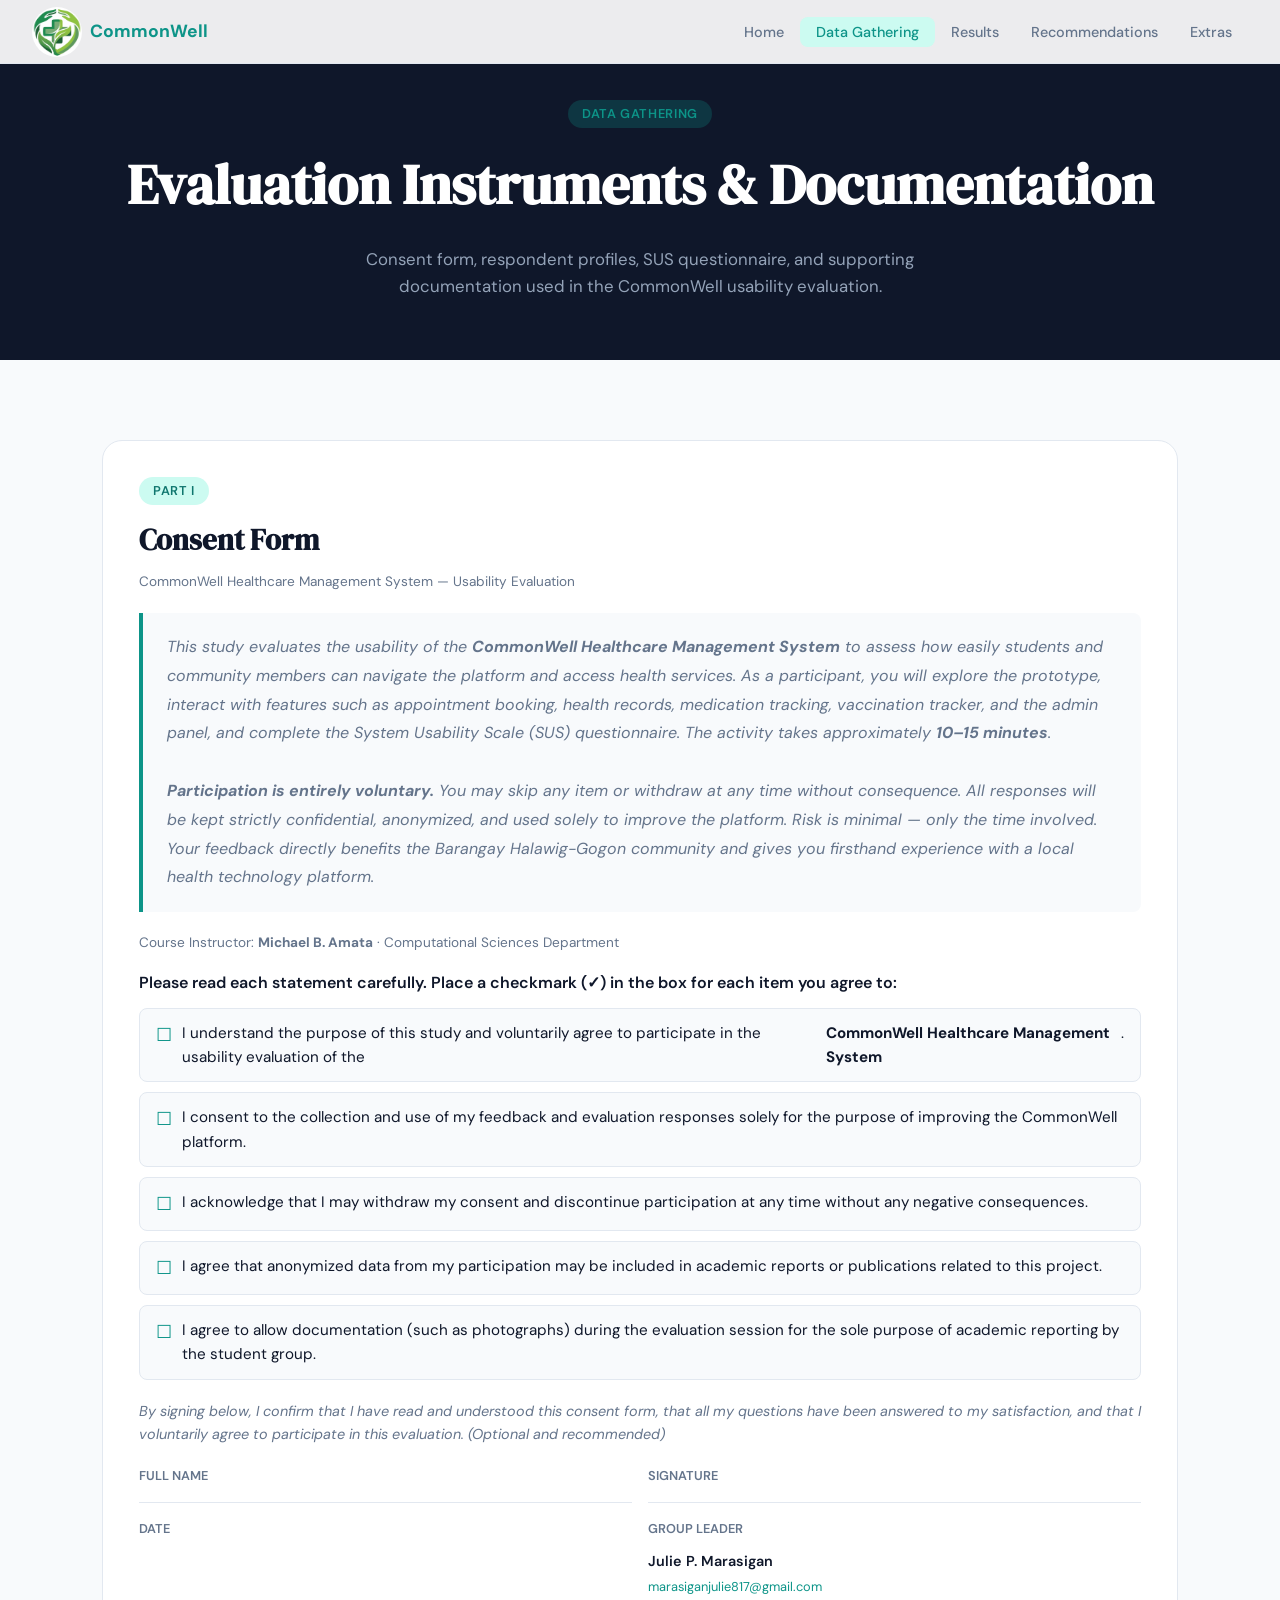
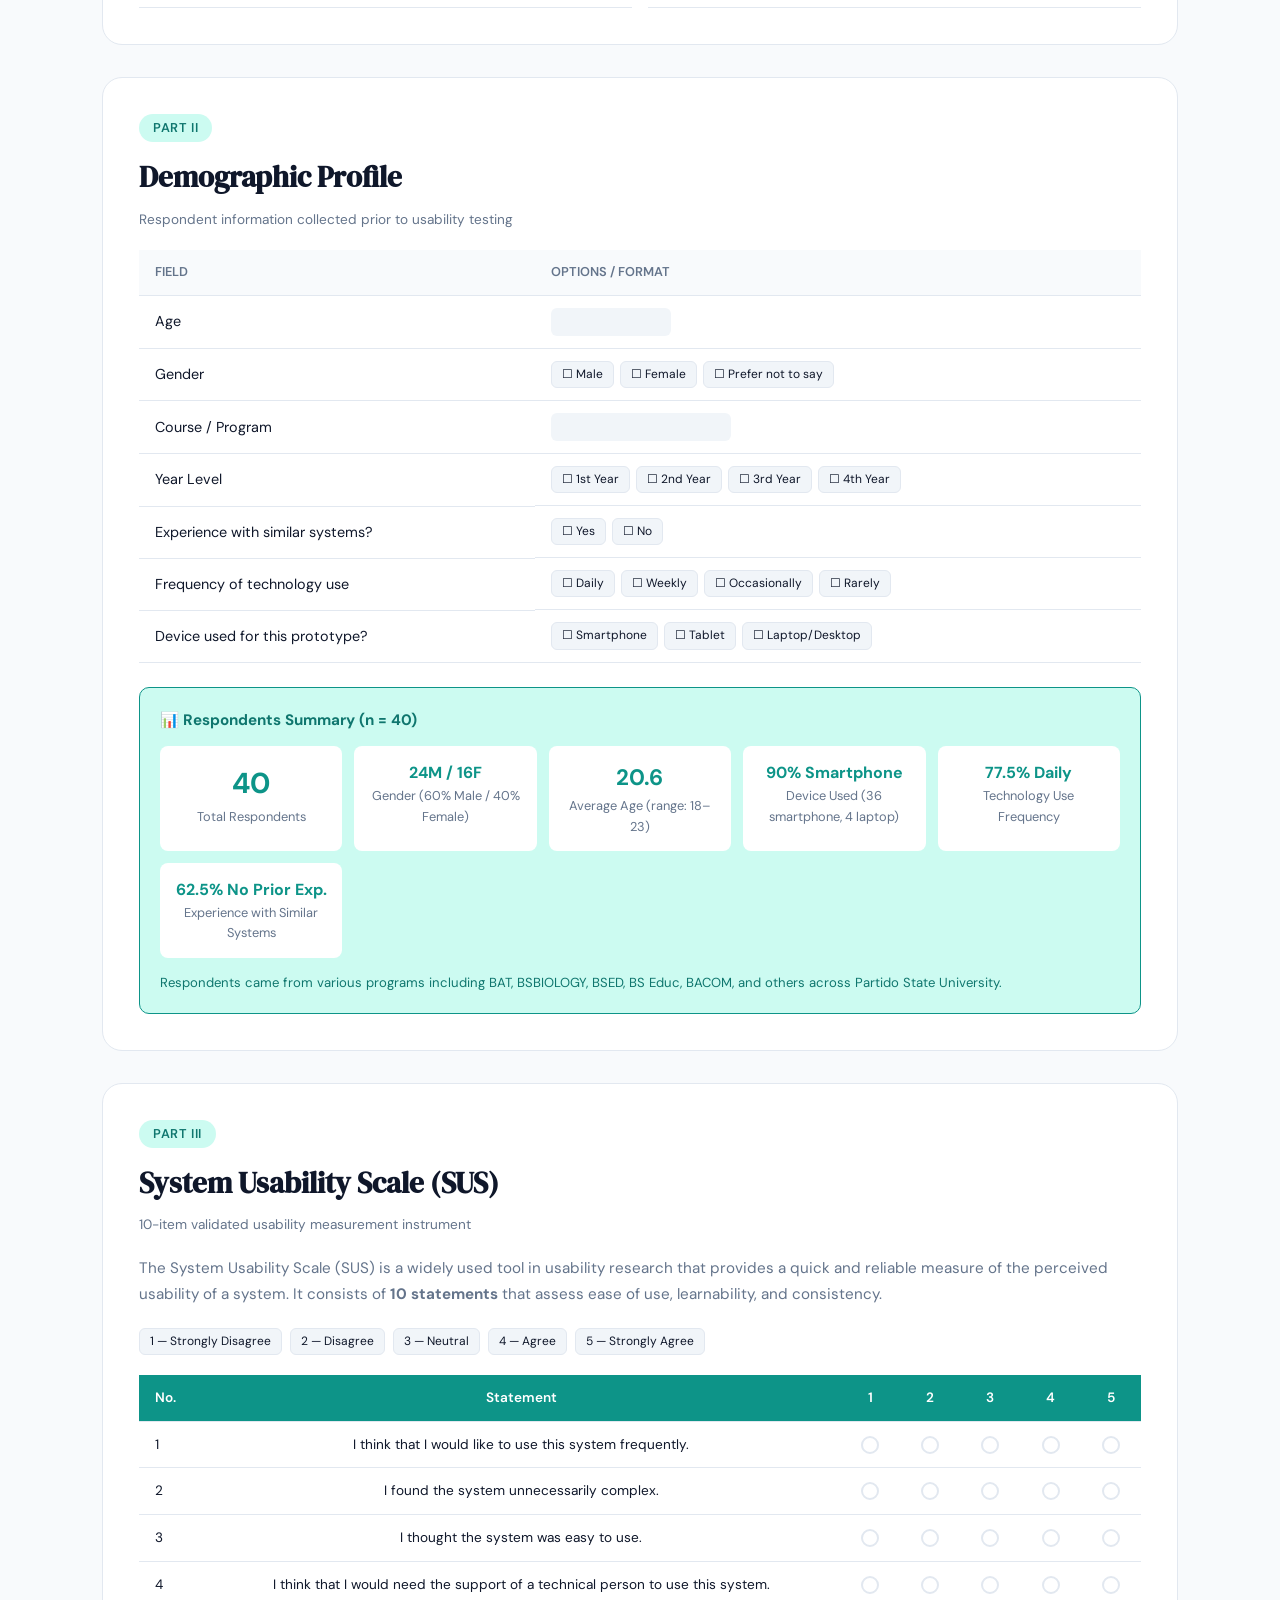
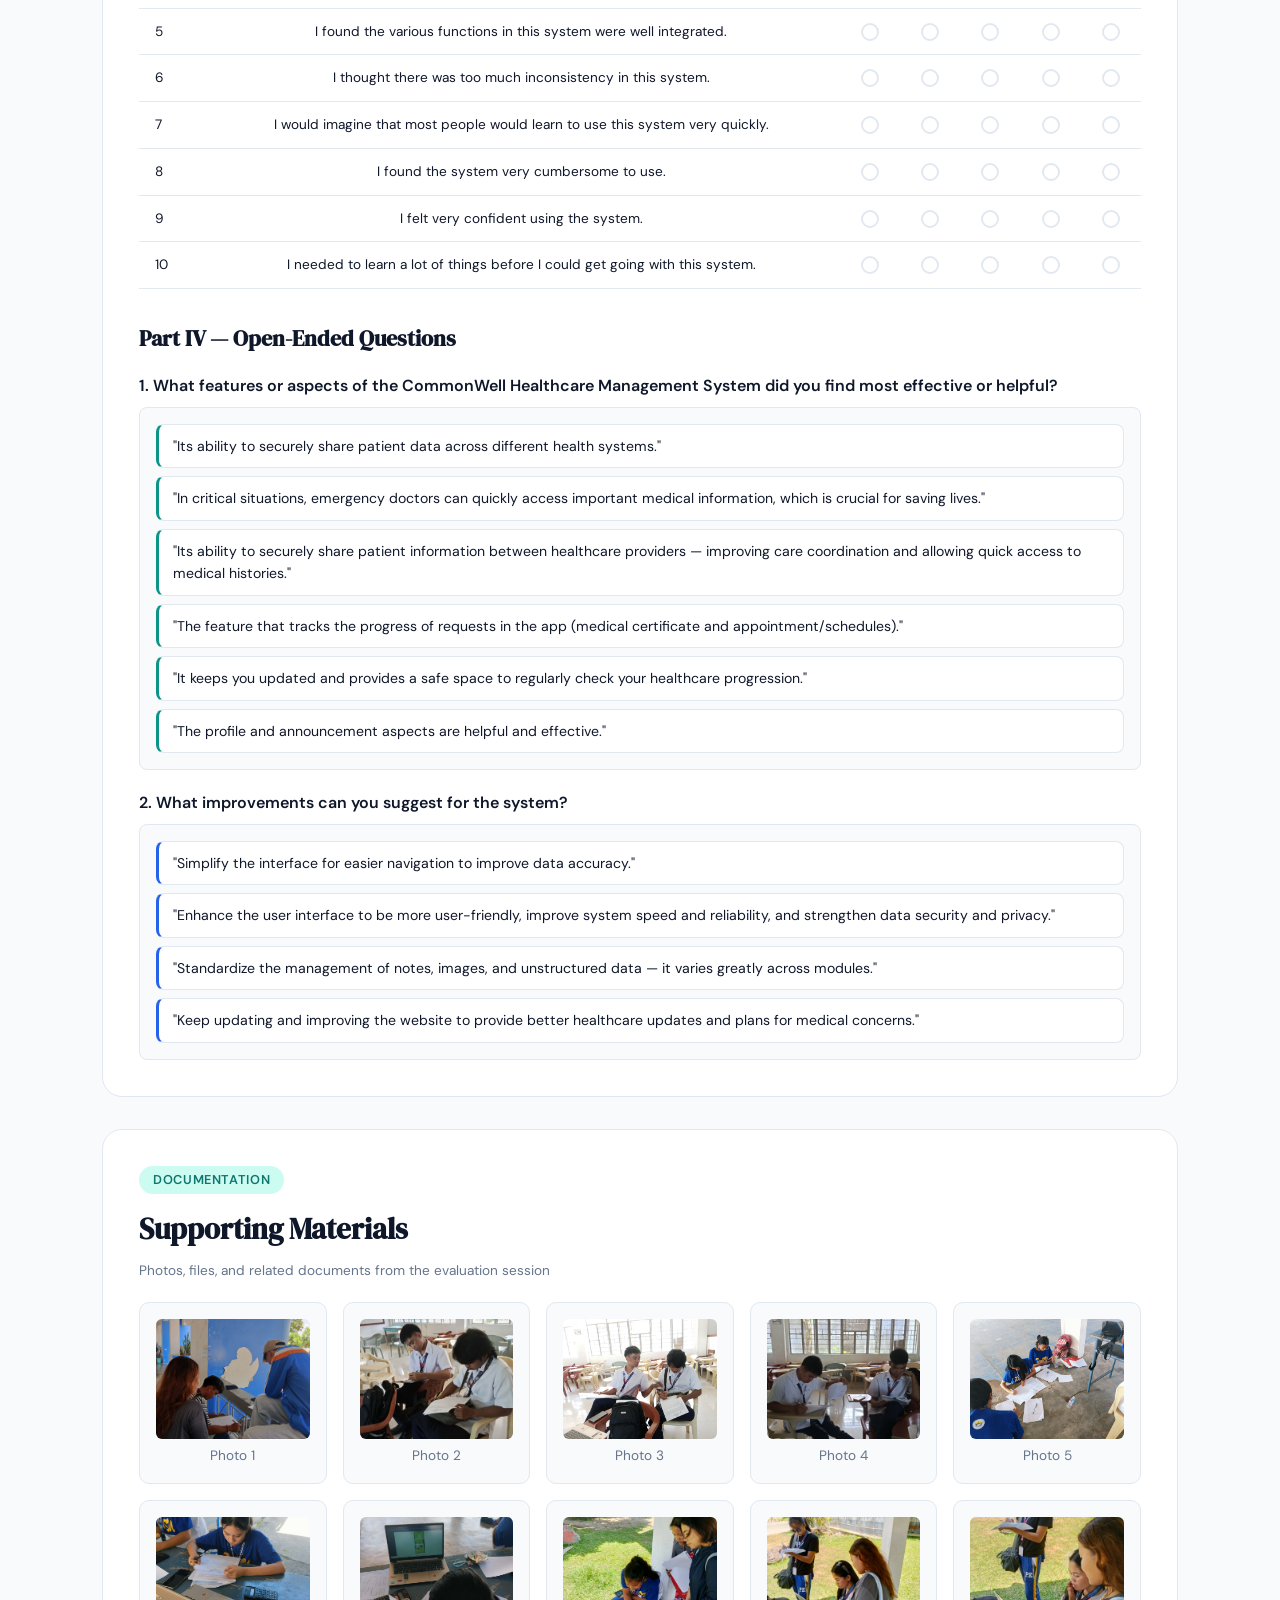
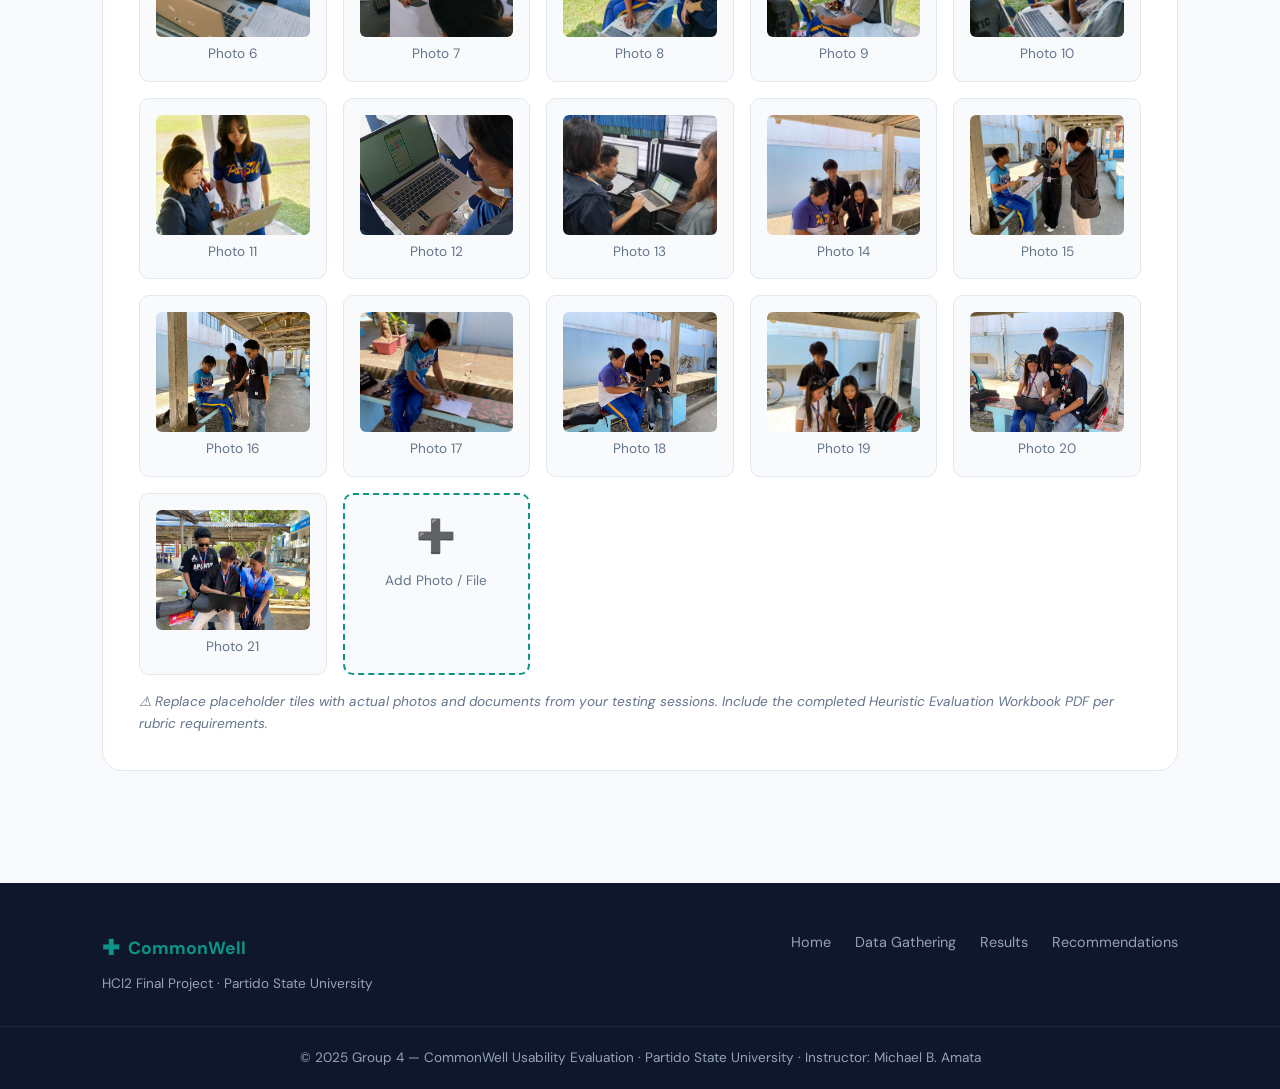
==== commit 5ed42c30: "add Clied Jude _HeuristicWorkbook" ====
--- a/pages/data-gathering.html
+++ b/pages/data-gathering.html
@@ -20,6 +20,7 @@
     <li><a href="data-gathering.html" class="active">Data Gathering</a></li>
     <li><a href="results.html">Results</a></li>
     <li><a href="recommendations.html">Recommendations</a></li>
+    <li><a href="extras.html">Extras</a></li>
   </ul>
   <button class="nav-toggle" onclick="toggleNav()">☰</button>
 </nav>
